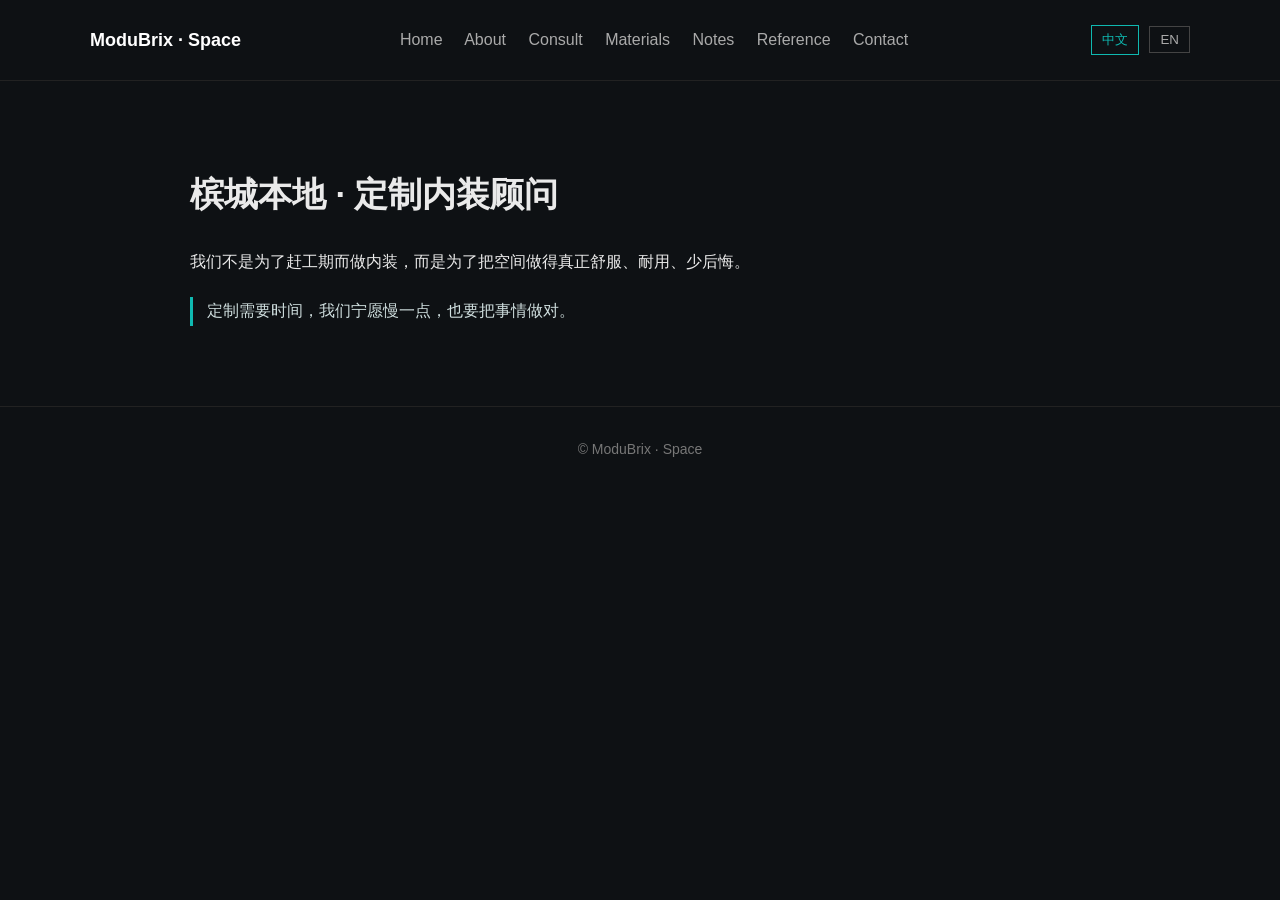
==== index.html @ b1c0395e "Update index.html" ====
<!DOCTYPE html>
<html>
<head>
<meta charset="utf-8">
<title>ModuBrix · Space</title>
<link rel="stylesheet" href="style.css">
<script src="lang.js"></script>
</head>
<body>

<header>
<nav>
  <strong>ModuBrix · Space</strong>
  <div>
    <a href="index.html">Home</a>
    <a href="about.html">About</a>
    <a href="consult.html">Consult</a>
    <a href="materials.html">Materials</a>
    <a href="materials-notes.html">Notes</a>
    <a href="reference.html">Reference</a>
    <a href="contact.html">Contact</a>
  </div>
  <div class="lang">
    <button id="btn-zh" onclick="setLang('zh')">中文</button>
    <button id="btn-en" onclick="setLang('en')">EN</button>
  </div>
</nav>
</header>

<main>
<h1 data-zh="槟城本地 · 定制内装顾问"
    data-en="Penang-based Custom Interior Fit-Out Consultant"></h1>

<p data-zh="我们不是为了赶工期而做内装，而是为了把空间做得真正舒服、耐用、少后悔。"
   data-en="We focus on thoughtful interior decisions, long-term comfort, and doing things properly."></p>

<div class="note"
 data-zh="定制需要时间，我们宁愿慢一点，也要把事情做对。"
 data-en="Custom work takes time. We would rather slow down and do it right."></div>
</main>

<footer>© ModuBrix · Space</footer>
</body>
</html>
---- style.css ----
body {
  font-family: -apple-system, BlinkMacSystemFont, "Segoe UI", Roboto, Arial, sans-serif;
  background:#0e1114;
  color:#eaeaea;
  margin:0;
  line-height:1.8;
}

header {
  border-bottom:1px solid #222;
}

nav {
  max-width:1100px;
  margin:auto;
  padding:24px 20px;
  display:flex;
  justify-content:space-between;
  align-items:center;
}

nav a {
  color:#aaa;
  text-decoration:none;
  margin-right:18px;
}

nav a:hover {
  color:#0fb9b1;
}

nav strong {
  color:#fff;
  font-size:18px;
}

.lang button {
  background:none;
  border:1px solid #444;
  color:#aaa;
  padding:5px 10px;
  margin-left:6px;
  cursor:pointer;
}

.lang button.active {
  color:#0fb9b1;
  border-color:#0fb9b1;
}

main {
  max-width:900px;
  margin:auto;
  padding:60px 20px;
}

h1 { font-size:34px; }
h2 { font-size:24px; margin-top:50px; }

.note {
  border-left:3px solid #0fb9b1;
  padding-left:14px;
  margin:20px 0;
  color:#cfdede;
}

footer {
  border-top:1px solid #222;
  text-align:center;
  padding:30px;
  color:#777;
  font-size:14px;
}
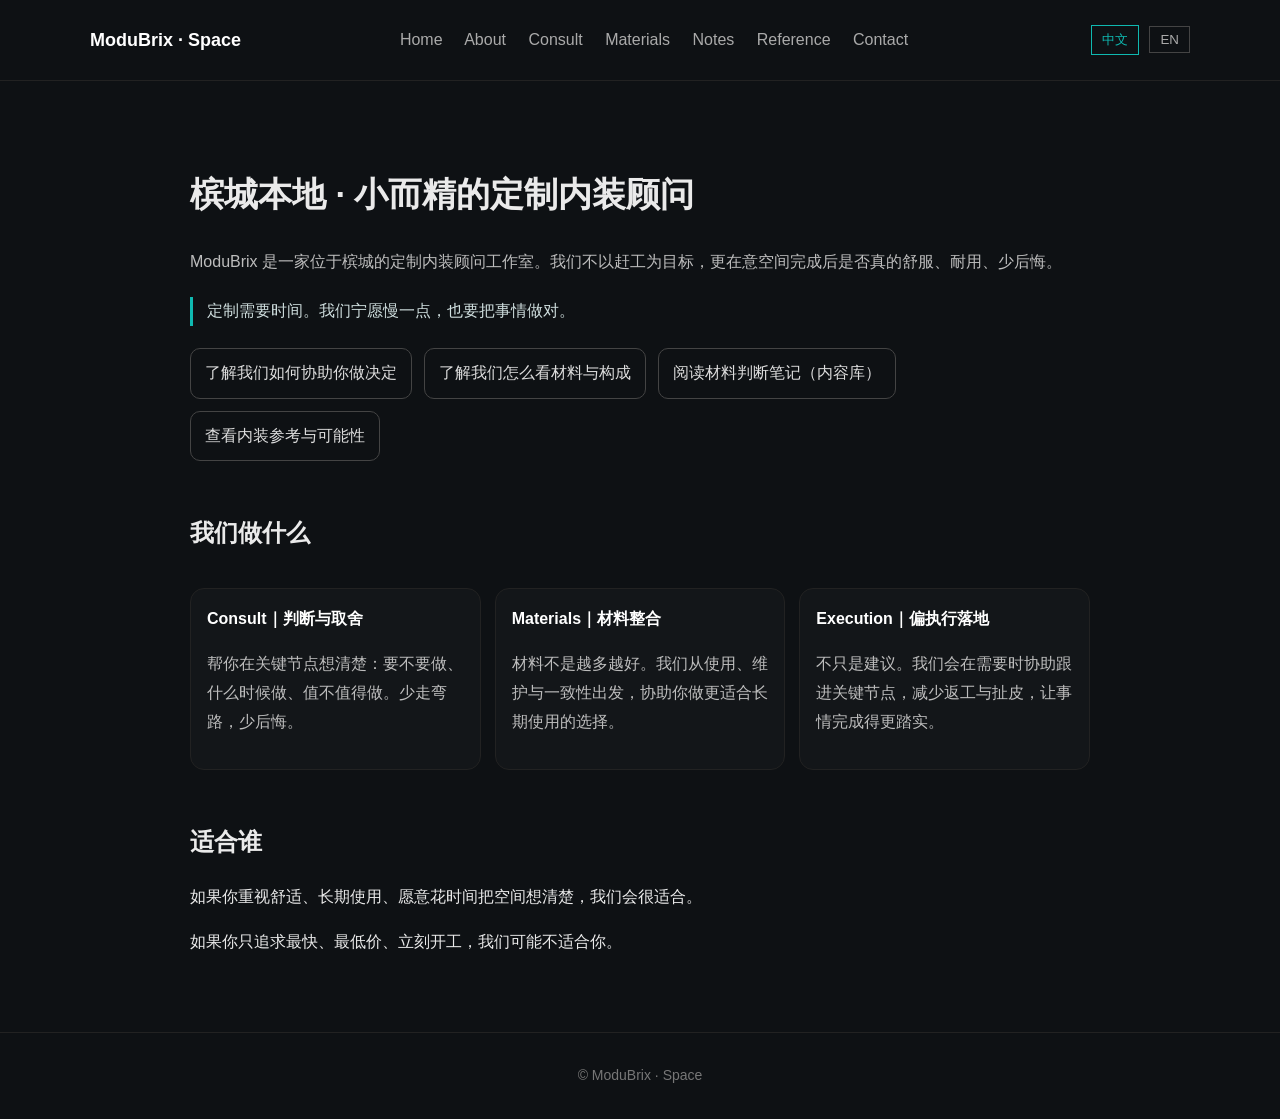
==== commit 9fbf6c6b: "Update index.html" ====
--- a/index.html
+++ b/index.html
@@ -3,40 +3,121 @@
 <head>
 <meta charset="utf-8">
 <title>ModuBrix · Space</title>
+<meta name="viewport" content="width=device-width, initial-scale=1">
 <link rel="stylesheet" href="style.css">
 <script src="lang.js"></script>
+<style>
+  .hero-actions { margin-top:22px; display:flex; gap:12px; flex-wrap:wrap; }
+  .btn {
+    display:inline-block;
+    padding:10px 14px;
+    border:1px solid #444;
+    color:#ddd;
+    text-decoration:none;
+    border-radius:10px;
+  }
+  .btn:hover { border-color:#0fb9b1; color:#0fb9b1; }
+  .grid {
+    margin-top:34px;
+    display:grid;
+    grid-template-columns: repeat(auto-fit, minmax(220px, 1fr));
+    gap:14px;
+  }
+  .card {
+    border:1px solid #222;
+    border-radius:14px;
+    padding:16px;
+    background: rgba(255,255,255,0.02);
+  }
+  .card h3 { margin:0 0 6px 0; font-size:16px; color:#fff; }
+  .muted { color:#bdbdbd; }
+</style>
 </head>
 <body>
 
 <header>
-<nav>
-  <strong>ModuBrix · Space</strong>
-  <div>
-    <a href="index.html">Home</a>
-    <a href="about.html">About</a>
-    <a href="consult.html">Consult</a>
-    <a href="materials.html">Materials</a>
-    <a href="materials-notes.html">Notes</a>
-    <a href="reference.html">Reference</a>
-    <a href="contact.html">Contact</a>
-  </div>
-  <div class="lang">
-    <button id="btn-zh" onclick="setLang('zh')">中文</button>
-    <button id="btn-en" onclick="setLang('en')">EN</button>
-  </div>
-</nav>
+  <nav>
+    <strong>ModuBrix · Space</strong>
+    <div>
+      <a href="index.html">Home</a>
+      <a href="about.html">About</a>
+      <a href="consult.html">Consult</a>
+      <a href="materials.html">Materials</a>
+      <a href="materials-notes.html">Notes</a>
+      <a href="reference.html">Reference</a>
+      <a href="contact.html">Contact</a>
+    </div>
+    <div class="lang">
+      <button id="btn-zh" onclick="setLang('zh')">中文</button>
+      <button id="btn-en" onclick="setLang('en')">EN</button>
+    </div>
+  </nav>
 </header>
 
 <main>
-<h1 data-zh="槟城本地 · 定制内装顾问"
-    data-en="Penang-based Custom Interior Fit-Out Consultant"></h1>
+  <h1 data-zh="槟城本地 · 小而精的定制内装顾问"
+      data-en="Penang-based · Small, Focused Interior Fit-Out Consultant"></h1>
 
-<p data-zh="我们不是为了赶工期而做内装，而是为了把空间做得真正舒服、耐用、少后悔。"
-   data-en="We focus on thoughtful interior decisions, long-term comfort, and doing things properly."></p>
+  <p class="muted"
+     data-zh="ModuBrix 是一家位于槟城的定制内装顾问工作室。我们不以赶工为目标，更在意空间完成后是否真的舒服、耐用、少后悔。"
+     data-en="ModuBrix is a Penang-based interior fit-out consultancy. We don’t aim to rush. We care about comfort, durability, and fewer regrets after completion."></p>
 
-<div class="note"
- data-zh="定制需要时间，我们宁愿慢一点，也要把事情做对。"
- data-en="Custom work takes time. We would rather slow down and do it right."></div>
+  <div class="note"
+       data-zh="定制需要时间。我们宁愿慢一点，也要把事情做对。"
+       data-en="Custom work takes time. We would rather slow down and do it right."></div>
+
+  <div class="hero-actions">
+    <a class="btn" href="consult.html"
+       data-zh="了解我们如何协助你做决定"
+       data-en="See How We Help You Decide"></a>
+
+    <a class="btn" href="materials.html"
+       data-zh="了解我们怎么看材料与构成"
+       data-en="How We Think About Materials"></a>
+
+    <a class="btn" href="materials-notes.html"
+       data-zh="阅读材料判断笔记（内容库）"
+       data-en="Read Materials Notes (Library)"></a>
+
+    <a class="btn" href="reference.html"
+       data-zh="查看内装参考与可能性"
+       data-en="Browse Interior References"></a>
+  </div>
+
+  <h2 data-zh="我们做什么"
+      data-en="What We Do"></h2>
+
+  <div class="grid">
+    <div class="card">
+      <h3 data-zh="Consult｜判断与取舍" data-en="Consult｜Judgment & Decisions"></h3>
+      <p class="muted"
+         data-zh="帮你在关键节点想清楚：要不要做、什么时候做、值不值得做。少走弯路，少后悔。"
+         data-en="We help you decide what to do, when to do it, and what’s worth it—so you avoid common mistakes and regrets."></p>
+    </div>
+
+    <div class="card">
+      <h3 data-zh="Materials｜材料整合" data-en="Materials｜Integration"></h3>
+      <p class="muted"
+         data-zh="材料不是越多越好。我们从使用、维护与一致性出发，协助你做更适合长期使用的选择。"
+         data-en="More materials are not always better. We focus on usability, maintenance, and consistency for long-term comfort."></p>
+    </div>
+
+    <div class="card">
+      <h3 data-zh="Execution｜偏执行落地" data-en="Execution｜Practical Follow-through"></h3>
+      <p class="muted"
+         data-zh="不只是建议。我们会在需要时协助跟进关键节点，减少返工与扯皮，让事情完成得更踏实。"
+         data-en="Not just advice. We help follow through at key points to reduce rework and confusion, so things get done properly."></p>
+    </div>
+  </div>
+
+  <h2 data-zh="适合谁"
+      data-en="Who We Are Suitable For"></h2>
+
+  <p data-zh="如果你重视舒适、长期使用、愿意花时间把空间想清楚，我们会很适合。"
+     data-en="If you value comfort, long-term usability, and thoughtful decisions, we are likely a good match."></p>
+
+  <p data-zh="如果你只追求最快、最低价、立刻开工，我们可能不适合你。"
+     data-en="If your priority is the fastest timeline and the lowest price, we may not be the right fit."></p>
 </main>
 
 <footer>© ModuBrix · Space</footer>
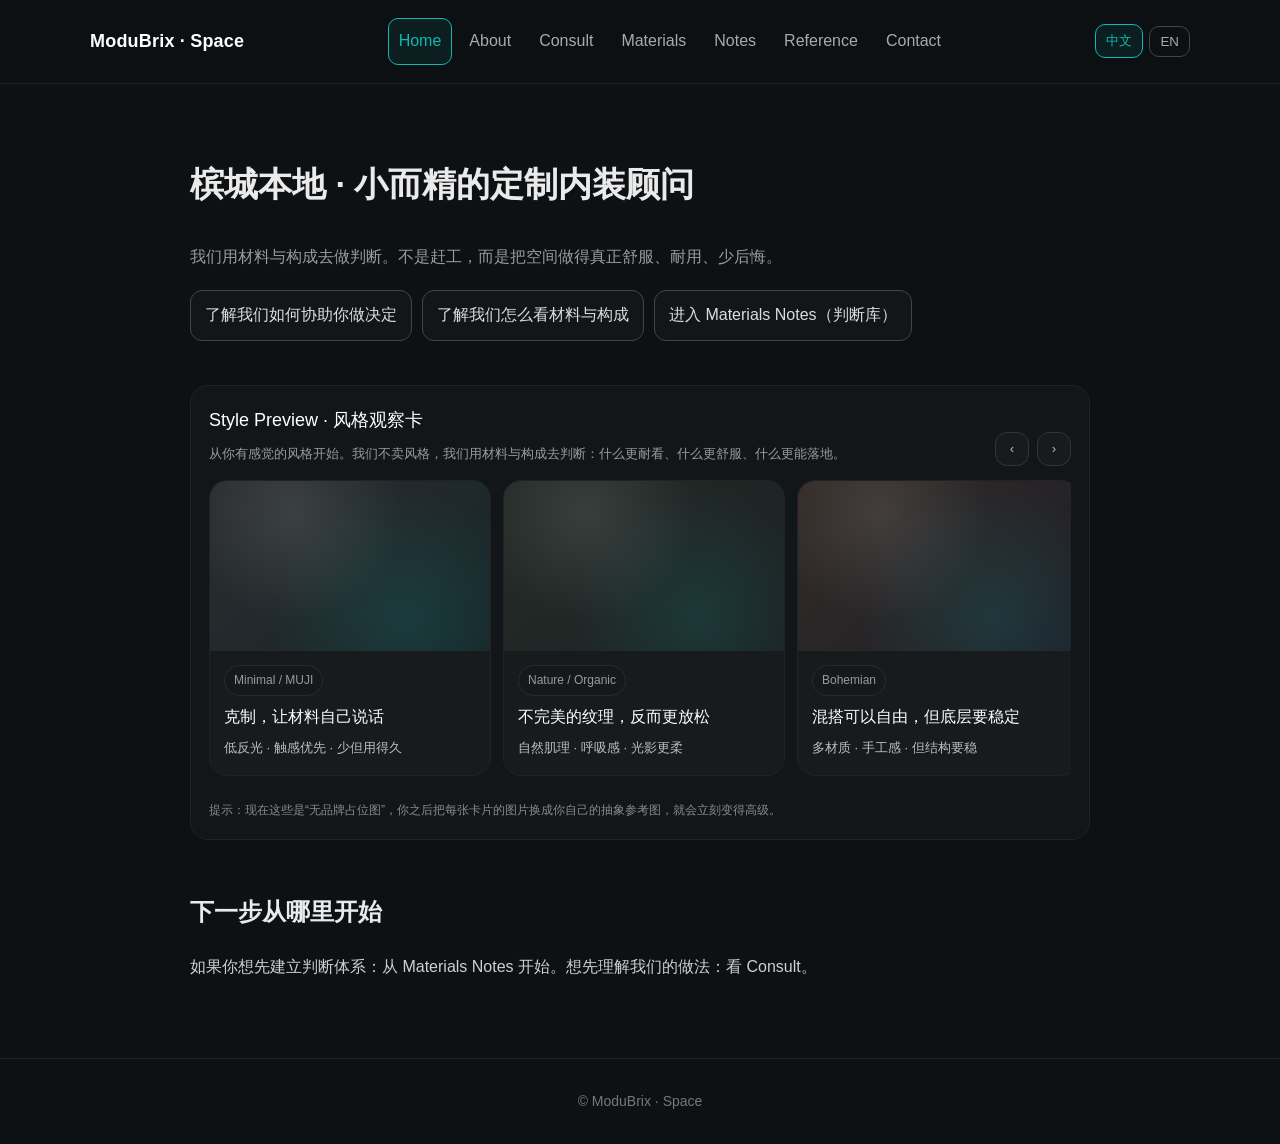
==== commit 5343bf07: "Update index.html" ====
--- a/index.html
+++ b/index.html
@@ -6,39 +6,172 @@
 <meta name="viewport" content="width=device-width, initial-scale=1">
 <link rel="stylesheet" href="style.css">
 <script src="lang.js"></script>
+
 <style>
-  .hero-actions { margin-top:22px; display:flex; gap:12px; flex-wrap:wrap; }
+  /* ===== Home layout ===== */
+  .hero {
+    padding-top: 10px;
+    padding-bottom: 18px;
+  }
+  .hero .kicker {
+    color:#9a9a9a;
+    margin-top: 10px;
+    max-width: 760px;
+  }
+  .hero-actions { margin-top:18px; display:flex; gap:10px; flex-wrap:wrap; }
   .btn {
     display:inline-block;
     padding:10px 14px;
     border:1px solid #444;
     color:#ddd;
     text-decoration:none;
-    border-radius:10px;
+    border-radius:12px;
+    background: rgba(255,255,255,0.02);
   }
   .btn:hover { border-color:#0fb9b1; color:#0fb9b1; }
-  .grid {
-    margin-top:34px;
-    display:grid;
-    grid-template-columns: repeat(auto-fit, minmax(220px, 1fr));
-    gap:14px;
-  }
+
+  /* ===== Style Cards Carousel ===== */
+  .deck-wrap {
+    margin-top: 26px;
+    border: 1px solid #222;
+    border-radius: 18px;
+    background: rgba(255,255,255,0.02);
+    padding: 18px;
+  }
+  .deck-head {
+    display:flex;
+    align-items:flex-end;
+    justify-content:space-between;
+    gap: 12px;
+    flex-wrap: wrap;
+    margin-bottom: 14px;
+  }
+  .deck-title {
+    margin:0;
+    font-size: 18px;
+    color:#fff;
+  }
+  .deck-sub {
+    margin:6px 0 0 0;
+    color:#9a9a9a;
+    font-size: 13px;
+    max-width: 700px;
+  }
+  .deck-controls {
+    display:flex;
+    align-items:center;
+    gap: 8px;
+  }
+  .arrow {
+    width: 34px;
+    height: 34px;
+    border-radius: 12px;
+    border: 1px solid #333;
+    background: rgba(255,255,255,0.02);
+    color:#bbb;
+    cursor:pointer;
+  }
+  .arrow:hover {
+    border-color:#0fb9b1;
+    color:#0fb9b1;
+  }
+
+  .deck {
+    position: relative;
+  }
+  .rail {
+    display:flex;
+    gap: 12px;
+    overflow-x:auto;
+    scroll-snap-type: x mandatory;
+    padding-bottom: 10px;
+    -webkit-overflow-scrolling: touch;
+  }
+  .rail::-webkit-scrollbar { height: 8px; }
+  .rail::-webkit-scrollbar-thumb {
+    background: #222;
+    border-radius: 20px;
+  }
+
   .card {
-    border:1px solid #222;
-    border-radius:14px;
-    padding:16px;
+    scroll-snap-align: start;
+    flex: 0 0 280px;
+    border: 1px solid #222;
+    border-radius: 18px;
     background: rgba(255,255,255,0.02);
-  }
-  .card h3 { margin:0 0 6px 0; font-size:16px; color:#fff; }
-  .muted { color:#bdbdbd; }
+    overflow: hidden;
+    text-decoration: none;
+    color: inherit;
+    transition: transform .18s ease, border-color .18s ease;
+  }
+  .card:hover {
+    border-color:#0fb9b1;
+    transform: translateY(-2px);
+  }
+
+  /* 图片区域：先用“安全占位图”（无品牌无文字），以后你再换成你自己的图 */
+  .thumb {
+    height: 170px;
+    position: relative;
+    background: linear-gradient(135deg, rgba(15,185,177,0.18), rgba(255,255,255,0.02));
+  }
+  .thumb::after{
+    content:"";
+    position:absolute; inset:0;
+    background: radial-gradient(circle at 30% 20%, rgba(255,255,255,0.10), transparent 45%),
+                radial-gradient(circle at 70% 80%, rgba(15,185,177,0.14), transparent 55%);
+    pointer-events:none;
+  }
+
+  /* 不同风格给不同“气质色”——先靠色块建立感觉，后面换真实图也会很好看 */
+  .thumb.minimal { background: linear-gradient(135deg, rgba(200,200,200,0.10), rgba(15,185,177,0.06)); }
+  .thumb.nature  { background: linear-gradient(135deg, rgba(140,190,120,0.10), rgba(255,255,255,0.02)); }
+  .thumb.boho    { background: linear-gradient(135deg, rgba(210,140,90,0.14), rgba(120,90,200,0.06)); }
+  .thumb.medi    { background: linear-gradient(135deg, rgba(180,160,120,0.14), rgba(80,140,200,0.06)); }
+  .thumb.western { background: linear-gradient(135deg, rgba(180,180,180,0.10), rgba(120,120,160,0.07)); }
+  .thumb.chinese { background: linear-gradient(135deg, rgba(120,90,60,0.16), rgba(255,255,255,0.02)); }
+
+  .card-body {
+    padding: 14px 14px 16px 14px;
+  }
+  .tag {
+    display:inline-block;
+    font-size: 12px;
+    color:#9a9a9a;
+    border:1px solid #2a2a2a;
+    padding: 4px 9px;
+    border-radius: 999px;
+    margin-bottom: 10px;
+    background: rgba(0,0,0,0.10);
+  }
+  .card-title {
+    margin:0;
+    font-size: 16px;
+    color:#fff;
+    line-height: 1.4;
+  }
+  .card-desc {
+    margin: 8px 0 0 0;
+    color:#bdbdbd;
+    font-size: 13px;
+    line-height: 1.7;
+  }
+
+  .hint {
+    margin-top: 14px;
+    color:#8a8a8a;
+    font-size: 12px;
+  }
 </style>
 </head>
+
 <body>
 
 <header>
   <nav>
     <strong>ModuBrix · Space</strong>
-    <div>
+
+    <div class="navlinks">
       <a href="index.html">Home</a>
       <a href="about.html">About</a>
       <a href="consult.html">Consult</a>
@@ -47,6 +180,7 @@
       <a href="reference.html">Reference</a>
       <a href="contact.html">Contact</a>
     </div>
+
     <div class="lang">
       <button id="btn-zh" onclick="setLang('zh')">中文</button>
       <button id="btn-en" onclick="setLang('en')">EN</button>
@@ -55,71 +189,214 @@
 </header>
 
 <main>
-  <h1 data-zh="槟城本地 · 小而精的定制内装顾问"
-      data-en="Penang-based · Small, Focused Interior Fit-Out Consultant"></h1>
-
-  <p class="muted"
-     data-zh="ModuBrix 是一家位于槟城的定制内装顾问工作室。我们不以赶工为目标，更在意空间完成后是否真的舒服、耐用、少后悔。"
-     data-en="ModuBrix is a Penang-based interior fit-out consultancy. We don’t aim to rush. We care about comfort, durability, and fewer regrets after completion."></p>
-
-  <div class="note"
-       data-zh="定制需要时间。我们宁愿慢一点，也要把事情做对。"
-       data-en="Custom work takes time. We would rather slow down and do it right."></div>
-
-  <div class="hero-actions">
-    <a class="btn" href="consult.html"
-       data-zh="了解我们如何协助你做决定"
-       data-en="See How We Help You Decide"></a>
-
-    <a class="btn" href="materials.html"
-       data-zh="了解我们怎么看材料与构成"
-       data-en="How We Think About Materials"></a>
-
-    <a class="btn" href="materials-notes.html"
-       data-zh="阅读材料判断笔记（内容库）"
-       data-en="Read Materials Notes (Library)"></a>
-
-    <a class="btn" href="reference.html"
-       data-zh="查看内装参考与可能性"
-       data-en="Browse Interior References"></a>
-  </div>
-
-  <h2 data-zh="我们做什么"
-      data-en="What We Do"></h2>
-
-  <div class="grid">
-    <div class="card">
-      <h3 data-zh="Consult｜判断与取舍" data-en="Consult｜Judgment & Decisions"></h3>
-      <p class="muted"
-         data-zh="帮你在关键节点想清楚：要不要做、什么时候做、值不值得做。少走弯路，少后悔。"
-         data-en="We help you decide what to do, when to do it, and what’s worth it—so you avoid common mistakes and regrets."></p>
+  <!-- ===== HERO ===== -->
+  <section class="hero">
+    <h1 data-zh="槟城本地 · 小而精的定制内装顾问"
+        data-en="Penang-based · Small, Focused Interior Fit-Out Consultant">
+      槟城本地 · 小而精的定制内装顾问
+    </h1>
+
+    <p class="kicker"
+       data-zh="我们用材料与构成去做判断。不是赶工，而是把空间做得真正舒服、耐用、少后悔。"
+       data-en="We consult through materials and execution. Not to rush—but to build spaces that feel comfortable, durable, and regret-free.">
+      我们用材料与构成去做判断。不是赶工，而是把空间做得真正舒服、耐用、少后悔。
+    </p>
+
+    <div class="hero-actions">
+      <a class="btn" href="consult.html"
+         data-zh="了解我们如何协助你做决定"
+         data-en="See How We Help You Decide">了解我们如何协助你做决定</a>
+
+      <a class="btn" href="materials.html"
+         data-zh="了解我们怎么看材料与构成"
+         data-en="How We Think About Materials">了解我们怎么看材料与构成</a>
+
+      <a class="btn" href="materials-notes.html"
+         data-zh="进入 Materials Notes（判断库）"
+         data-en="Open Materials Notes (Library)">进入 Materials Notes（判断库）</a>
     </div>
-
-    <div class="card">
-      <h3 data-zh="Materials｜材料整合" data-en="Materials｜Integration"></h3>
-      <p class="muted"
-         data-zh="材料不是越多越好。我们从使用、维护与一致性出发，协助你做更适合长期使用的选择。"
-         data-en="More materials are not always better. We focus on usability, maintenance, and consistency for long-term comfort."></p>
+  </section>
+
+  <!-- ===== STYLE CARDS CAROUSEL ===== -->
+  <section class="deck-wrap">
+    <div class="deck-head">
+      <div>
+        <p class="deck-title"
+           data-zh="Style Preview · 风格观察卡"
+           data-en="Style Preview · Lens Cards"
+           style="margin:0;">
+          Style Preview · 风格观察卡
+        </p>
+        <p class="deck-sub"
+           data-zh="从你有感觉的风格开始。我们不卖风格，我们用材料与构成去判断：什么更耐看、什么更舒服、什么更能落地。"
+           data-en="Start from a style that resonates. We don’t sell styles—we use materials and construction logic to judge what feels better, lasts longer, and is executable.">
+          从你有感觉的风格开始。我们不卖风格，我们用材料与构成去判断：什么更耐看、什么更舒服、什么更能落地。
+        </p>
+      </div>
+
+      <div class="deck-controls">
+        <button class="arrow" id="prevBtn" aria-label="Previous">‹</button>
+        <button class="arrow" id="nextBtn" aria-label="Next">›</button>
+      </div>
     </div>
 
-    <div class="card">
-      <h3 data-zh="Execution｜偏执行落地" data-en="Execution｜Practical Follow-through"></h3>
-      <p class="muted"
-         data-zh="不只是建议。我们会在需要时协助跟进关键节点，减少返工与扯皮，让事情完成得更踏实。"
-         data-en="Not just advice. We help follow through at key points to reduce rework and confusion, so things get done properly."></p>
+    <div class="deck">
+      <div class="rail" id="styleRail">
+
+        <!-- Minimal / MUJI -->
+        <a class="card" href="materials-notes.html">
+          <div class="thumb minimal"></div>
+          <div class="card-body">
+            <span class="tag" data-zh="Minimal / MUJI" data-en="Minimal / MUJI">Minimal / MUJI</span>
+            <p class="card-title"
+               data-zh="克制，让材料自己说话"
+               data-en="Restraint lets materials speak.">
+              克制，让材料自己说话
+            </p>
+            <p class="card-desc"
+               data-zh="低反光 · 触感优先 · 少但用得久"
+               data-en="Low-glare · tactile-first · less but lasts longer">
+              低反光 · 触感优先 · 少但用得久
+            </p>
+          </div>
+        </a>
+
+        <!-- Nature / Organic -->
+        <a class="card" href="materials-notes.html">
+          <div class="thumb nature"></div>
+          <div class="card-body">
+            <span class="tag" data-zh="Nature / Organic" data-en="Nature / Organic">Nature / Organic</span>
+            <p class="card-title"
+               data-zh="不完美的纹理，反而更放松"
+               data-en="Imperfect textures feel calmer.">
+              不完美的纹理，反而更放松
+            </p>
+            <p class="card-desc"
+               data-zh="自然肌理 · 呼吸感 · 光影更柔"
+               data-en="Natural grain · breathable feel · softer light">
+              自然肌理 · 呼吸感 · 光影更柔
+            </p>
+          </div>
+        </a>
+
+        <!-- Bohemian -->
+        <a class="card" href="materials-notes.html">
+          <div class="thumb boho"></div>
+          <div class="card-body">
+            <span class="tag" data-zh="Bohemian" data-en="Bohemian">Bohemian</span>
+            <p class="card-title"
+               data-zh="混搭可以自由，但底层要稳定"
+               data-en="Mix freely, but keep the base stable.">
+              混搭可以自由，但底层要稳定
+            </p>
+            <p class="card-desc"
+               data-zh="多材质 · 手工感 · 但结构要稳"
+               data-en="Mixed materials · handmade feel · stable structure">
+              多材质 · 手工感 · 但结构要稳
+            </p>
+          </div>
+        </a>
+
+        <!-- Mediterranean -->
+        <a class="card" href="materials-notes.html">
+          <div class="thumb medi"></div>
+          <div class="card-body">
+            <span class="tag" data-zh="Mediterranean" data-en="Mediterranean">Mediterranean</span>
+            <p class="card-title"
+               data-zh="粗粝的表面，承载阳光与空气"
+               data-en="Textured surfaces hold sun & air.">
+              粗粝的表面，承载阳光与空气
+            </p>
+            <p class="card-desc"
+               data-zh="矿物感 · 粗细变化 · 更有温度"
+               data-en="Mineral feel · irregularity · warmer mood">
+              矿物感 · 粗细变化 · 更有温度
+            </p>
+          </div>
+        </a>
+
+        <!-- Western / European -->
+        <a class="card" href="materials-notes.html">
+          <div class="thumb western"></div>
+          <div class="card-body">
+            <span class="tag" data-zh="Western / European" data-en="Western / European">Western / European</span>
+            <p class="card-title"
+               data-zh="层次与比例，决定空间的稳重感"
+               data-en="Layers & proportions create weight.">
+              层次与比例，决定空间的稳重感
+            </p>
+            <p class="card-desc"
+               data-zh="分割清楚 · 收边明确 · 阴影干净"
+               data-en="Clear sections · clean edges · neat shadows">
+              分割清楚 · 收边明确 · 阴影干净
+            </p>
+          </div>
+        </a>
+
+        <!-- New Chinese -->
+        <a class="card" href="materials-notes.html">
+          <div class="thumb chinese"></div>
+          <div class="card-body">
+            <span class="tag" data-zh="New Chinese" data-en="New Chinese">New Chinese</span>
+            <p class="card-title"
+               data-zh="收敛，比堆砌更难"
+               data-en="Restraint is harder than layering.">
+              收敛，比堆砌更难
+            </p>
+            <p class="card-desc"
+               data-zh="留白 · 深木 · 线条节制"
+               data-en="Negative space · deep wood · restrained lines">
+              留白 · 深木 · 线条节制
+            </p>
+          </div>
+        </a>
+
+      </div>
+
+      <div class="hint"
+           data-zh="提示：现在这些是“无品牌占位图”，你之后把每张卡片的图片换成你自己的抽象参考图，就会立刻变得高级。"
+           data-en="Tip: these are brand-safe placeholders. Replace each card’s image with your own abstract references and the deck becomes instantly premium.">
+        提示：现在这些是“无品牌占位图”，你之后把每张卡片的图片换成你自己的抽象参考图，就会立刻变得高级。
+      </div>
     </div>
-  </div>
-
-  <h2 data-zh="适合谁"
-      data-en="Who We Are Suitable For"></h2>
-
-  <p data-zh="如果你重视舒适、长期使用、愿意花时间把空间想清楚，我们会很适合。"
-     data-en="If you value comfort, long-term usability, and thoughtful decisions, we are likely a good match."></p>
-
-  <p data-zh="如果你只追求最快、最低价、立刻开工，我们可能不适合你。"
-     data-en="If your priority is the fastest timeline and the lowest price, we may not be the right fit."></p>
+  </section>
+
+  <!-- ===== NEXT SECTIONS (keep simple) ===== -->
+  <h2 data-zh="下一步从哪里开始" data-en="Where to Start Next">下一步从哪里开始</h2>
+
+  <p data-zh="如果你想先建立判断体系：从 Materials Notes 开始。想先理解我们的做法：看 Consult。"
+     data-en="If you want a decision system first: start with Materials Notes. If you want how we work: see Consult.">
+    如果你想先建立判断体系：从 Materials Notes 开始。想先理解我们的做法：看 Consult。
+  </p>
+
 </main>
 
 <footer>© ModuBrix · Space</footer>
+
+<script>
+  // ===== Carousel controls (arrow click scroll) =====
+  (function() {
+    const rail = document.getElementById('styleRail');
+    const prev = document.getElementById('prevBtn');
+    const next = document.getElementById('nextBtn');
+    if (!rail || !prev || !next) return;
+
+    function cardWidth() {
+      const first = rail.querySelector('.card');
+      if (!first) return 300;
+      const rect = first.getBoundingClientRect();
+      return rect.width + 12; // include gap
+    }
+
+    prev.addEventListener('click', () => {
+      rail.scrollBy({ left: -cardWidth(), behavior: 'smooth' });
+    });
+
+    next.addEventListener('click', () => {
+      rail.scrollBy({ left: cardWidth(), behavior: 'smooth' });
+    });
+  })();
+</script>
+
 </body>
 </html>
--- a/style.css
+++ b/style.css
@@ -8,44 +8,76 @@
 
 header {
   border-bottom:1px solid #222;
+  position: sticky;
+  top: 0;
+  background: rgba(14,17,20,0.92);
+  backdrop-filter: blur(8px);
+  z-index: 50;
 }
 
 nav {
   max-width:1100px;
   margin:auto;
-  padding:24px 20px;
+  padding:18px 20px;
   display:flex;
   justify-content:space-between;
   align-items:center;
+  gap: 14px;
+  flex-wrap: wrap;
+}
+
+nav strong {
+  color:#fff;
+  font-size:18px;
+  letter-spacing: 0.2px;
+}
+
+.navlinks {
+  display:flex;
+  align-items:center;
+  flex-wrap:wrap;
+  gap: 6px;
 }
 
 nav a {
   color:#aaa;
   text-decoration:none;
-  margin-right:18px;
+  padding:8px 10px;
+  border-radius: 10px;
+  border: 1px solid transparent;
 }
 
 nav a:hover {
   color:#0fb9b1;
+  border-color:#243b3a;
 }
 
-nav strong {
-  color:#fff;
-  font-size:18px;
+/* 当前页高亮 */
+nav a.active {
+  color:#0fb9b1;
+  border-color:#0fb9b1;
+  background: rgba(15,185,177,0.08);
+}
+
+.lang {
+  display:flex;
+  align-items:center;
+  gap: 6px;
 }
 
 .lang button {
   background:none;
   border:1px solid #444;
   color:#aaa;
-  padding:5px 10px;
-  margin-left:6px;
+  padding:7px 10px;
+  border-radius: 10px;
   cursor:pointer;
 }
 
 .lang button.active {
   color:#0fb9b1;
   border-color:#0fb9b1;
+  background: rgba(15,185,177,0.08);
 }
 
 main {
@@ -54,14 +86,18 @@
   padding:60px 20px;
 }
 
-h1 { font-size:34px; }
+h1 { font-size:34px; margin-top: 0; }
 h2 { font-size:24px; margin-top:50px; }
+
+p { color:#cfcfcf; }
 
 .note {
   border-left:3px solid #0fb9b1;
-  padding-left:14px;
+  padding:14px 14px 14px 14px;
+  border-radius: 12px;
   margin:20px 0;
-  color:#cfdede;
+  background: rgba(255,255,255,0.02);
+  color:#cfe7e6;
 }
 
 footer {
@@ -71,3 +107,36 @@
   color:#777;
   font-size:14px;
 }
+
+/* 列表/卡片样式：用于 Notes 列表 */
+.list {
+  display:flex;
+  flex-direction:column;
+  gap: 12px;
+  margin-top: 18px;
+}
+.item {
+  border:1px solid #222;
+  border-radius: 14px;
+  padding: 16px;
+  background: rgba(255,255,255,0.02);
+}
+.item a {
+  color:#eaeaea;
+  text-decoration:none;
+}
+.item a:hover {
+  color:#0fb9b1;
+}
+.item .meta {
+  color:#9a9a9a;
+  font-size: 13px;
+  margin-top: 6px;
+}
+
+/* 详情页顶部：返回 */
+.back a {
+  color:#aaa;
+  text-decoration:none;
+}
+.back a:hover { color:#0fb9b1; }
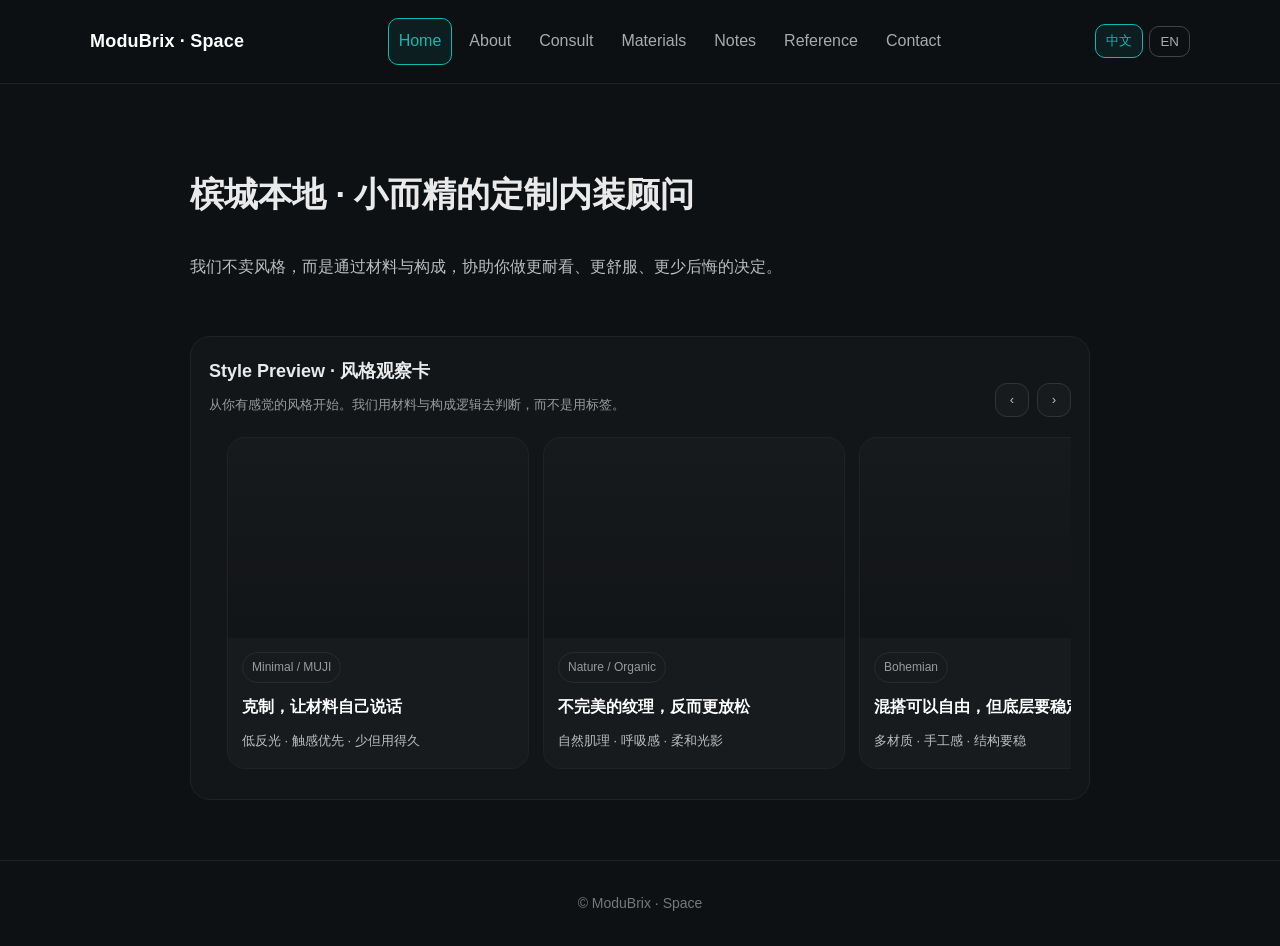
==== commit 69613466: "Update index.html" ====
--- a/index.html
+++ b/index.html
@@ -1,167 +1,153 @@
 <!DOCTYPE html>
-<html>
+<html lang="zh-Hans">
 <head>
 <meta charset="utf-8">
 <title>ModuBrix · Space</title>
 <meta name="viewport" content="width=device-width, initial-scale=1">
+
 <link rel="stylesheet" href="style.css">
 <script src="lang.js"></script>
 
 <style>
-  /* ===== Home layout ===== */
-  .hero {
-    padding-top: 10px;
-    padding-bottom: 18px;
-  }
-  .hero .kicker {
-    color:#9a9a9a;
-    margin-top: 10px;
-    max-width: 760px;
-  }
-  .hero-actions { margin-top:18px; display:flex; gap:10px; flex-wrap:wrap; }
-  .btn {
-    display:inline-block;
-    padding:10px 14px;
-    border:1px solid #444;
-    color:#ddd;
-    text-decoration:none;
-    border-radius:12px;
-    background: rgba(255,255,255,0.02);
-  }
-  .btn:hover { border-color:#0fb9b1; color:#0fb9b1; }
-
-  /* ===== Style Cards Carousel ===== */
-  .deck-wrap {
-    margin-top: 26px;
-    border: 1px solid #222;
-    border-radius: 18px;
-    background: rgba(255,255,255,0.02);
-    padding: 18px;
-  }
-  .deck-head {
-    display:flex;
-    align-items:flex-end;
-    justify-content:space-between;
-    gap: 12px;
-    flex-wrap: wrap;
-    margin-bottom: 14px;
-  }
-  .deck-title {
-    margin:0;
-    font-size: 18px;
-    color:#fff;
-  }
-  .deck-sub {
-    margin:6px 0 0 0;
-    color:#9a9a9a;
-    font-size: 13px;
-    max-width: 700px;
-  }
-  .deck-controls {
-    display:flex;
-    align-items:center;
-    gap: 8px;
-  }
-  .arrow {
-    width: 34px;
-    height: 34px;
-    border-radius: 12px;
-    border: 1px solid #333;
-    background: rgba(255,255,255,0.02);
-    color:#bbb;
-    cursor:pointer;
-  }
-  .arrow:hover {
-    border-color:#0fb9b1;
-    color:#0fb9b1;
-  }
-
-  .deck {
-    position: relative;
-  }
-  .rail {
-    display:flex;
-    gap: 12px;
-    overflow-x:auto;
-    scroll-snap-type: x mandatory;
-    padding-bottom: 10px;
-    -webkit-overflow-scrolling: touch;
-  }
-  .rail::-webkit-scrollbar { height: 8px; }
-  .rail::-webkit-scrollbar-thumb {
-    background: #222;
-    border-radius: 20px;
-  }
-
-  .card {
-    scroll-snap-align: start;
-    flex: 0 0 280px;
-    border: 1px solid #222;
-    border-radius: 18px;
-    background: rgba(255,255,255,0.02);
-    overflow: hidden;
-    text-decoration: none;
-    color: inherit;
-    transition: transform .18s ease, border-color .18s ease;
-  }
-  .card:hover {
-    border-color:#0fb9b1;
-    transform: translateY(-2px);
-  }
-
-  /* 图片区域：先用“安全占位图”（无品牌无文字），以后你再换成你自己的图 */
-  .thumb {
-    height: 170px;
-    position: relative;
-    background: linear-gradient(135deg, rgba(15,185,177,0.18), rgba(255,255,255,0.02));
-  }
-  .thumb::after{
-    content:"";
-    position:absolute; inset:0;
-    background: radial-gradient(circle at 30% 20%, rgba(255,255,255,0.10), transparent 45%),
-                radial-gradient(circle at 70% 80%, rgba(15,185,177,0.14), transparent 55%);
-    pointer-events:none;
-  }
-
-  /* 不同风格给不同“气质色”——先靠色块建立感觉，后面换真实图也会很好看 */
-  .thumb.minimal { background: linear-gradient(135deg, rgba(200,200,200,0.10), rgba(15,185,177,0.06)); }
-  .thumb.nature  { background: linear-gradient(135deg, rgba(140,190,120,0.10), rgba(255,255,255,0.02)); }
-  .thumb.boho    { background: linear-gradient(135deg, rgba(210,140,90,0.14), rgba(120,90,200,0.06)); }
-  .thumb.medi    { background: linear-gradient(135deg, rgba(180,160,120,0.14), rgba(80,140,200,0.06)); }
-  .thumb.western { background: linear-gradient(135deg, rgba(180,180,180,0.10), rgba(120,120,160,0.07)); }
-  .thumb.chinese { background: linear-gradient(135deg, rgba(120,90,60,0.16), rgba(255,255,255,0.02)); }
-
-  .card-body {
-    padding: 14px 14px 16px 14px;
-  }
-  .tag {
-    display:inline-block;
-    font-size: 12px;
-    color:#9a9a9a;
-    border:1px solid #2a2a2a;
-    padding: 4px 9px;
-    border-radius: 999px;
-    margin-bottom: 10px;
-    background: rgba(0,0,0,0.10);
-  }
-  .card-title {
-    margin:0;
-    font-size: 16px;
-    color:#fff;
-    line-height: 1.4;
-  }
-  .card-desc {
-    margin: 8px 0 0 0;
-    color:#bdbdbd;
-    font-size: 13px;
-    line-height: 1.7;
-  }
-
-  .hint {
-    margin-top: 14px;
-    color:#8a8a8a;
-    font-size: 12px;
-  }
+/* =========================
+   HOME – STYLE CARDS CAROUSEL
+   ========================= */
+
+.hero{
+  padding: 20px 0 10px 0;
+}
+
+.hero p{
+  max-width: 760px;
+  color:#bdbdbd;
+}
+
+.deck-wrap{
+  margin-top: 28px;
+  padding: 18px;
+  border-radius: 20px;
+  border:1px solid #222;
+  background: rgba(255,255,255,0.02);
+}
+
+.deck-head{
+  display:flex;
+  justify-content:space-between;
+  align-items:flex-end;
+  gap:16px;
+  flex-wrap:wrap;
+}
+
+.deck-head h2{
+  margin:0;
+  font-size:18px;
+}
+
+.deck-head p{
+  margin:6px 0 0 0;
+  font-size:13px;
+  color:#9a9a9a;
+  max-width:720px;
+}
+
+.deck-controls{
+  display:flex;
+  gap:8px;
+}
+
+.deck-controls button{
+  width:34px;
+  height:34px;
+  border-radius:12px;
+  border:1px solid #333;
+  background:rgba(255,255,255,0.02);
+  color:#bbb;
+  cursor:pointer;
+}
+.deck-controls button:hover{
+  color:#0fb9b1;
+  border-color:#0fb9b1;
+}
+
+/* IG-like rail */
+.deck{
+  margin-top:14px;
+}
+
+.rail{
+  display:flex;
+  gap:14px;
+  overflow-x:auto;
+  scroll-snap-type:x mandatory;
+  -webkit-overflow-scrolling:touch;
+
+  padding:6px 18px 12px 18px;
+
+  scrollbar-width:none;
+  -ms-overflow-style:none;
+}
+.rail::-webkit-scrollbar{ display:none; }
+
+.card{
+  flex:0 0 78%;
+  max-width:340px;
+  scroll-snap-align:center;
+  border-radius:18px;
+  overflow:hidden;
+  border:1px solid #222;
+  background:rgba(255,255,255,0.02);
+  text-decoration:none;
+  color:inherit;
+  transition:transform .18s ease, border-color .18s ease;
+}
+@media (min-width:900px){
+  .card{ flex-basis:300px; }
+}
+
+.card:hover{
+  transform:translateY(-2px);
+  border-color:#0fb9b1;
+}
+
+.thumb{
+  height:200px;
+  background-size:cover;
+  background-position:center;
+  position:relative;
+}
+.thumb::after{
+  content:"";
+  position:absolute;
+  inset:0;
+  background:linear-gradient(to bottom, rgba(0,0,0,0.05), rgba(0,0,0,0.25));
+}
+
+.card-body{
+  padding:14px 14px 16px 14px;
+}
+
+.tag{
+  display:inline-block;
+  font-size:12px;
+  color:#9a9a9a;
+  border:1px solid #2a2a2a;
+  padding:4px 9px;
+  border-radius:999px;
+  margin-bottom:10px;
+}
+
+.card-body h3{
+  margin:0;
+  font-size:16px;
+  color:#fff;
+}
+
+.card-body p{
+  margin:8px 0 0 0;
+  font-size:13px;
+  line-height:1.7;
+  color:#bdbdbd;
+}
 </style>
 </head>
 
@@ -189,213 +175,136 @@
 </header>
 
 <main>
-  <!-- ===== HERO ===== -->
-  <section class="hero">
-    <h1 data-zh="槟城本地 · 小而精的定制内装顾问"
-        data-en="Penang-based · Small, Focused Interior Fit-Out Consultant">
-      槟城本地 · 小而精的定制内装顾问
-    </h1>
-
-    <p class="kicker"
-       data-zh="我们用材料与构成去做判断。不是赶工，而是把空间做得真正舒服、耐用、少后悔。"
-       data-en="We consult through materials and execution. Not to rush—but to build spaces that feel comfortable, durable, and regret-free.">
-      我们用材料与构成去做判断。不是赶工，而是把空间做得真正舒服、耐用、少后悔。
-    </p>
-
-    <div class="hero-actions">
-      <a class="btn" href="consult.html"
-         data-zh="了解我们如何协助你做决定"
-         data-en="See How We Help You Decide">了解我们如何协助你做决定</a>
-
-      <a class="btn" href="materials.html"
-         data-zh="了解我们怎么看材料与构成"
-         data-en="How We Think About Materials">了解我们怎么看材料与构成</a>
-
-      <a class="btn" href="materials-notes.html"
-         data-zh="进入 Materials Notes（判断库）"
-         data-en="Open Materials Notes (Library)">进入 Materials Notes（判断库）</a>
-    </div>
-  </section>
-
-  <!-- ===== STYLE CARDS CAROUSEL ===== -->
-  <section class="deck-wrap">
-    <div class="deck-head">
-      <div>
-        <p class="deck-title"
-           data-zh="Style Preview · 风格观察卡"
-           data-en="Style Preview · Lens Cards"
-           style="margin:0;">
-          Style Preview · 风格观察卡
-        </p>
-        <p class="deck-sub"
-           data-zh="从你有感觉的风格开始。我们不卖风格，我们用材料与构成去判断：什么更耐看、什么更舒服、什么更能落地。"
-           data-en="Start from a style that resonates. We don’t sell styles—we use materials and construction logic to judge what feels better, lasts longer, and is executable.">
-          从你有感觉的风格开始。我们不卖风格，我们用材料与构成去判断：什么更耐看、什么更舒服、什么更能落地。
-        </p>
-      </div>
-
-      <div class="deck-controls">
-        <button class="arrow" id="prevBtn" aria-label="Previous">‹</button>
-        <button class="arrow" id="nextBtn" aria-label="Next">›</button>
-      </div>
-    </div>
-
-    <div class="deck">
-      <div class="rail" id="styleRail">
-
-        <!-- Minimal / MUJI -->
-        <a class="card" href="materials-notes.html">
-          <div class="thumb minimal"></div>
-          <div class="card-body">
-            <span class="tag" data-zh="Minimal / MUJI" data-en="Minimal / MUJI">Minimal / MUJI</span>
-            <p class="card-title"
-               data-zh="克制，让材料自己说话"
-               data-en="Restraint lets materials speak.">
-              克制，让材料自己说话
-            </p>
-            <p class="card-desc"
-               data-zh="低反光 · 触感优先 · 少但用得久"
-               data-en="Low-glare · tactile-first · less but lasts longer">
-              低反光 · 触感优先 · 少但用得久
-            </p>
-          </div>
-        </a>
-
-        <!-- Nature / Organic -->
-        <a class="card" href="materials-notes.html">
-          <div class="thumb nature"></div>
-          <div class="card-body">
-            <span class="tag" data-zh="Nature / Organic" data-en="Nature / Organic">Nature / Organic</span>
-            <p class="card-title"
-               data-zh="不完美的纹理，反而更放松"
-               data-en="Imperfect textures feel calmer.">
-              不完美的纹理，反而更放松
-            </p>
-            <p class="card-desc"
-               data-zh="自然肌理 · 呼吸感 · 光影更柔"
-               data-en="Natural grain · breathable feel · softer light">
-              自然肌理 · 呼吸感 · 光影更柔
-            </p>
-          </div>
-        </a>
-
-        <!-- Bohemian -->
-        <a class="card" href="materials-notes.html">
-          <div class="thumb boho"></div>
-          <div class="card-body">
-            <span class="tag" data-zh="Bohemian" data-en="Bohemian">Bohemian</span>
-            <p class="card-title"
-               data-zh="混搭可以自由，但底层要稳定"
-               data-en="Mix freely, but keep the base stable.">
-              混搭可以自由，但底层要稳定
-            </p>
-            <p class="card-desc"
-               data-zh="多材质 · 手工感 · 但结构要稳"
-               data-en="Mixed materials · handmade feel · stable structure">
-              多材质 · 手工感 · 但结构要稳
-            </p>
-          </div>
-        </a>
-
-        <!-- Mediterranean -->
-        <a class="card" href="materials-notes.html">
-          <div class="thumb medi"></div>
-          <div class="card-body">
-            <span class="tag" data-zh="Mediterranean" data-en="Mediterranean">Mediterranean</span>
-            <p class="card-title"
-               data-zh="粗粝的表面，承载阳光与空气"
-               data-en="Textured surfaces hold sun & air.">
-              粗粝的表面，承载阳光与空气
-            </p>
-            <p class="card-desc"
-               data-zh="矿物感 · 粗细变化 · 更有温度"
-               data-en="Mineral feel · irregularity · warmer mood">
-              矿物感 · 粗细变化 · 更有温度
-            </p>
-          </div>
-        </a>
-
-        <!-- Western / European -->
-        <a class="card" href="materials-notes.html">
-          <div class="thumb western"></div>
-          <div class="card-body">
-            <span class="tag" data-zh="Western / European" data-en="Western / European">Western / European</span>
-            <p class="card-title"
-               data-zh="层次与比例，决定空间的稳重感"
-               data-en="Layers & proportions create weight.">
-              层次与比例，决定空间的稳重感
-            </p>
-            <p class="card-desc"
-               data-zh="分割清楚 · 收边明确 · 阴影干净"
-               data-en="Clear sections · clean edges · neat shadows">
-              分割清楚 · 收边明确 · 阴影干净
-            </p>
-          </div>
-        </a>
-
-        <!-- New Chinese -->
-        <a class="card" href="materials-notes.html">
-          <div class="thumb chinese"></div>
-          <div class="card-body">
-            <span class="tag" data-zh="New Chinese" data-en="New Chinese">New Chinese</span>
-            <p class="card-title"
-               data-zh="收敛，比堆砌更难"
-               data-en="Restraint is harder than layering.">
-              收敛，比堆砌更难
-            </p>
-            <p class="card-desc"
-               data-zh="留白 · 深木 · 线条节制"
-               data-en="Negative space · deep wood · restrained lines">
-              留白 · 深木 · 线条节制
-            </p>
-          </div>
-        </a>
-
-      </div>
-
-      <div class="hint"
-           data-zh="提示：现在这些是“无品牌占位图”，你之后把每张卡片的图片换成你自己的抽象参考图，就会立刻变得高级。"
-           data-en="Tip: these are brand-safe placeholders. Replace each card’s image with your own abstract references and the deck becomes instantly premium.">
-        提示：现在这些是“无品牌占位图”，你之后把每张卡片的图片换成你自己的抽象参考图，就会立刻变得高级。
-      </div>
-    </div>
-  </section>
-
-  <!-- ===== NEXT SECTIONS (keep simple) ===== -->
-  <h2 data-zh="下一步从哪里开始" data-en="Where to Start Next">下一步从哪里开始</h2>
-
-  <p data-zh="如果你想先建立判断体系：从 Materials Notes 开始。想先理解我们的做法：看 Consult。"
-     data-en="If you want a decision system first: start with Materials Notes. If you want how we work: see Consult.">
-    如果你想先建立判断体系：从 Materials Notes 开始。想先理解我们的做法：看 Consult。
+
+<section class="hero">
+  <h1
+    data-zh="槟城本地 · 小而精的定制内装顾问"
+    data-en="Penang-based · Small, Focused Interior Fit-Out Consultant">
+    槟城本地 · 小而精的定制内装顾问
+  </h1>
+
+  <p
+    data-zh="我们不卖风格，而是通过材料与构成，协助你做更耐看、更舒服、更少后悔的决定。"
+    data-en="We don’t sell styles. We consult through materials and construction logic—to help you make decisions that feel better, last longer, and regret less.">
+    我们不卖风格，而是通过材料与构成，协助你做更耐看、更舒服、更少后悔的决定。
   </p>
+</section>
+
+<section class="deck-wrap">
+  <div class="deck-head">
+    <div>
+      <h2
+        data-zh="Style Preview · 风格观察卡"
+        data-en="Style Preview · Lens Cards">
+        Style Preview · 风格观察卡
+      </h2>
+      <p
+        data-zh="从你有感觉的风格开始。我们用材料与构成逻辑去判断，而不是用标签。"
+        data-en="Start from a style that resonates. We judge through materials and construction logic—not labels.">
+        从你有感觉的风格开始。我们用材料与构成逻辑去判断，而不是用标签。
+      </p>
+    </div>
+
+    <div class="deck-controls">
+      <button id="prevBtn">‹</button>
+      <button id="nextBtn">›</button>
+    </div>
+  </div>
+
+  <div class="deck">
+    <div class="rail" id="styleRail">
+
+      <a class="card" href="materials-notes.html">
+        <div class="thumb" style="background-image:url('assets/style-minimal.jpg')"></div>
+        <div class="card-body">
+          <span class="tag">Minimal / MUJI</span>
+          <h3>克制，让材料自己说话</h3>
+          <p>低反光 · 触感优先 · 少但用得久</p>
+        </div>
+      </a>
+
+      <a class="card" href="materials-notes.html">
+        <div class="thumb" style="background-image:url('assets/style-nature.jpg')"></div>
+        <div class="card-body">
+          <span class="tag">Nature / Organic</span>
+          <h3>不完美的纹理，反而更放松</h3>
+          <p>自然肌理 · 呼吸感 · 柔和光影</p>
+        </div>
+      </a>
+
+      <a class="card" href="materials-notes.html">
+        <div class="thumb" style="background-image:url('assets/style-boho.jpg')"></div>
+        <div class="card-body">
+          <span class="tag">Bohemian</span>
+          <h3>混搭可以自由，但底层要稳定</h3>
+          <p>多材质 · 手工感 · 结构要稳</p>
+        </div>
+      </a>
+
+      <a class="card" href="materials-notes.html">
+        <div class="thumb" style="background-image:url('assets/style-mediterranean.jpg')"></div>
+        <div class="card-body">
+          <span class="tag">Mediterranean</span>
+          <h3>粗粝的表面，承载阳光与空气</h3>
+          <p>矿物感 · 不规则 · 有温度</p>
+        </div>
+      </a>
+
+      <a class="card" href="materials-notes.html">
+        <div class="thumb" style="background-image:url('assets/style-western.jpg')"></div>
+        <div class="card-body">
+          <span class="tag">Western / European</span>
+          <h3>层次与比例，决定空间稳重感</h3>
+          <p>分割清楚 · 阴影干净 · 比例明确</p>
+        </div>
+      </a>
+
+      <a class="card" href="materials-notes.html">
+        <div class="thumb" style="background-image:url('assets/style-chinese.jpg')"></div>
+        <div class="card-body">
+          <span class="tag">New Chinese</span>
+          <h3>收敛，比堆砌更难</h3>
+          <p>留白 · 深木 · 线条节制</p>
+        </div>
+      </a>
+
+    </div>
+  </div>
+</section>
 
 </main>
 
 <footer>© ModuBrix · Space</footer>
 
 <script>
-  // ===== Carousel controls (arrow click scroll) =====
-  (function() {
-    const rail = document.getElementById('styleRail');
-    const prev = document.getElementById('prevBtn');
-    const next = document.getElementById('nextBtn');
-    if (!rail || !prev || !next) return;
-
-    function cardWidth() {
-      const first = rail.querySelector('.card');
-      if (!first) return 300;
-      const rect = first.getBoundingClientRect();
-      return rect.width + 12; // include gap
-    }
-
-    prev.addEventListener('click', () => {
-      rail.scrollBy({ left: -cardWidth(), behavior: 'smooth' });
-    });
-
-    next.addEventListener('click', () => {
-      rail.scrollBy({ left: cardWidth(), behavior: 'smooth' });
-    });
-  })();
+(function(){
+  const rail = document.getElementById('styleRail');
+  const prev = document.getElementById('prevBtn');
+  const next = document.getElementById('nextBtn');
+  if(!rail) return;
+
+  function step(){
+    const card = rail.querySelector('.card');
+    return card ? card.getBoundingClientRect().width + 14 : 300;
+  }
+
+  prev.onclick = ()=> rail.scrollBy({left:-step(), behavior:'smooth'});
+  next.onclick = ()=> rail.scrollBy({left: step(), behavior:'smooth'});
+
+  let down=false, startX=0, startScroll=0;
+  rail.addEventListener('pointerdown', e=>{
+    down=true;
+    rail.setPointerCapture(e.pointerId);
+    startX=e.clientX;
+    startScroll=rail.scrollLeft;
+  });
+  rail.addEventListener('pointermove', e=>{
+    if(!down) return;
+    rail.scrollLeft = startScroll - (e.clientX-startX);
+  });
+  rail.addEventListener('pointerup', ()=> down=false);
+  rail.addEventListener('pointercancel', ()=> down=false);
+})();
 </script>
 
 </body>
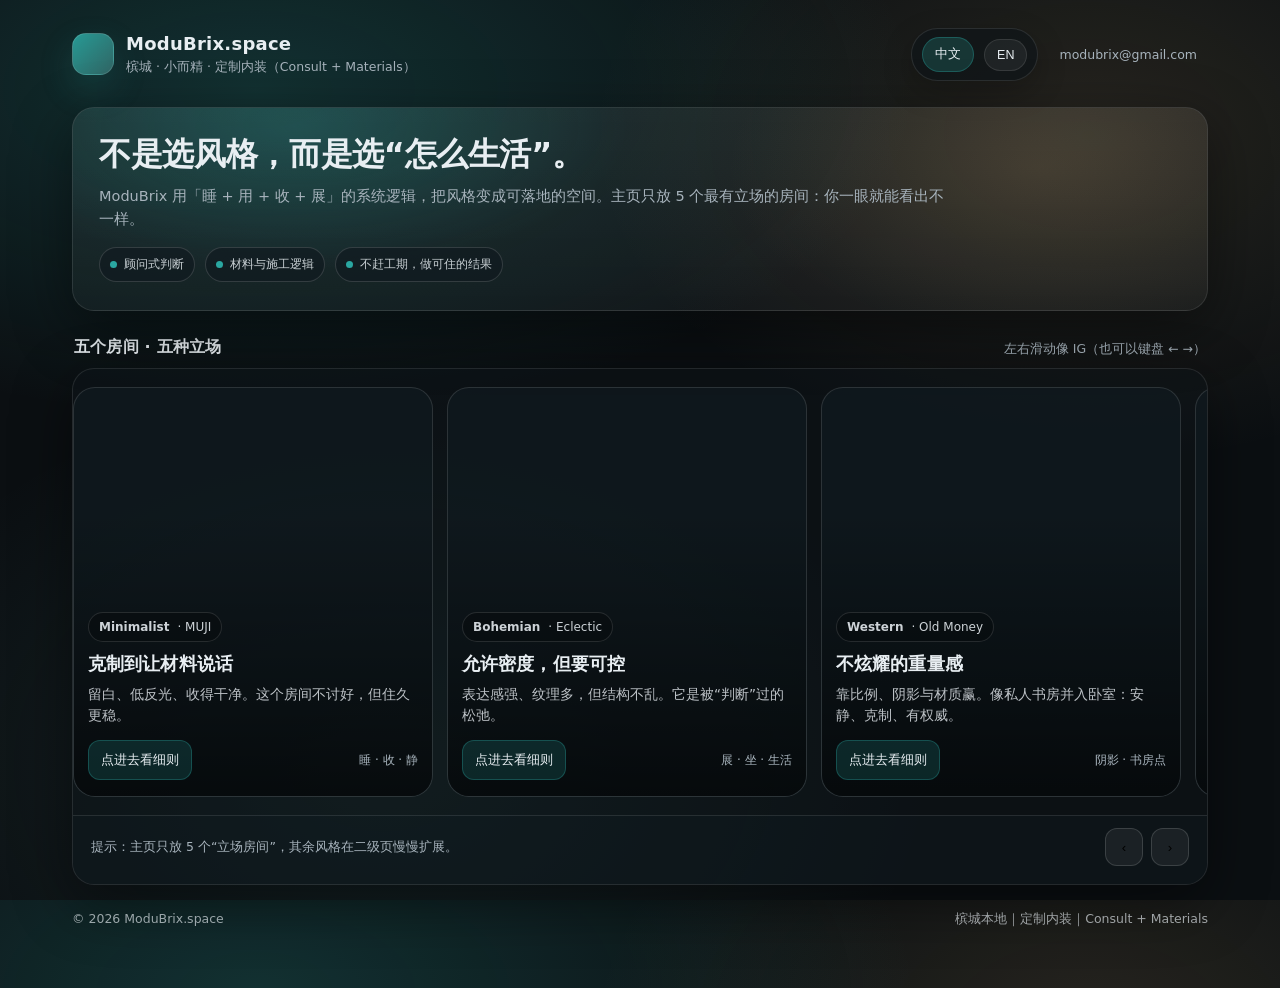
==== commit 29fa3a3d: "Update index.html" ====
--- a/index.html
+++ b/index.html
@@ -1,311 +1,178 @@
-<!DOCTYPE html>
+<!doctype html>
 <html lang="zh-Hans">
 <head>
-<meta charset="utf-8">
-<title>ModuBrix · Space</title>
-<meta name="viewport" content="width=device-width, initial-scale=1">
+  <meta charset="utf-8" />
+  <meta name="viewport" content="width=device-width,initial-scale=1" />
+  <title>ModuBrix.space</title>
+  <link rel="stylesheet" href="assets/site.css" />
+</head>
+<body>
+  <div class="container">
+    <div class="topbar">
+      <div class="brand">
+        <div class="brand-badge"></div>
+        <div>
+          <h1>ModuBrix.space</h1>
+          <div class="sub" data-i18n
+               data-zh="槟城 · 小而精 · 定制内装（Consult + Materials）"
+               data-en="Penang · Small & Precise · Bespoke Interior (Consult + Materials)">槟城 · 小而精 · 定制内装（Consult + Materials）</div>
+        </div>
+      </div>
 
-<link rel="stylesheet" href="style.css">
-<script src="lang.js"></script>
-
-<style>
-/* =========================
-   HOME – STYLE CARDS CAROUSEL
-   ========================= */
-
-.hero{
-  padding: 20px 0 10px 0;
-}
-
-.hero p{
-  max-width: 760px;
-  color:#bdbdbd;
-}
-
-.deck-wrap{
-  margin-top: 28px;
-  padding: 18px;
-  border-radius: 20px;
-  border:1px solid #222;
-  background: rgba(255,255,255,0.02);
-}
-
-.deck-head{
-  display:flex;
-  justify-content:space-between;
-  align-items:flex-end;
-  gap:16px;
-  flex-wrap:wrap;
-}
-
-.deck-head h2{
-  margin:0;
-  font-size:18px;
-}
-
-.deck-head p{
-  margin:6px 0 0 0;
-  font-size:13px;
-  color:#9a9a9a;
-  max-width:720px;
-}
-
-.deck-controls{
-  display:flex;
-  gap:8px;
-}
-
-.deck-controls button{
-  width:34px;
-  height:34px;
-  border-radius:12px;
-  border:1px solid #333;
-  background:rgba(255,255,255,0.02);
-  color:#bbb;
-  cursor:pointer;
-}
-.deck-controls button:hover{
-  color:#0fb9b1;
-  border-color:#0fb9b1;
-}
-
-/* IG-like rail */
-.deck{
-  margin-top:14px;
-}
-
-.rail{
-  display:flex;
-  gap:14px;
-  overflow-x:auto;
-  scroll-snap-type:x mandatory;
-  -webkit-overflow-scrolling:touch;
-
-  padding:6px 18px 12px 18px;
-
-  scrollbar-width:none;
-  -ms-overflow-style:none;
-}
-.rail::-webkit-scrollbar{ display:none; }
-
-.card{
-  flex:0 0 78%;
-  max-width:340px;
-  scroll-snap-align:center;
-  border-radius:18px;
-  overflow:hidden;
-  border:1px solid #222;
-  background:rgba(255,255,255,0.02);
-  text-decoration:none;
-  color:inherit;
-  transition:transform .18s ease, border-color .18s ease;
-}
-@media (min-width:900px){
-  .card{ flex-basis:300px; }
-}
-
-.card:hover{
-  transform:translateY(-2px);
-  border-color:#0fb9b1;
-}
-
-.thumb{
-  height:200px;
-  background-size:cover;
-  background-position:center;
-  position:relative;
-}
-.thumb::after{
-  content:"";
-  position:absolute;
-  inset:0;
-  background:linear-gradient(to bottom, rgba(0,0,0,0.05), rgba(0,0,0,0.25));
-}
-
-.card-body{
-  padding:14px 14px 16px 14px;
-}
-
-.tag{
-  display:inline-block;
-  font-size:12px;
-  color:#9a9a9a;
-  border:1px solid #2a2a2a;
-  padding:4px 9px;
-  border-radius:999px;
-  margin-bottom:10px;
-}
-
-.card-body h3{
-  margin:0;
-  font-size:16px;
-  color:#fff;
-}
-
-.card-body p{
-  margin:8px 0 0 0;
-  font-size:13px;
-  line-height:1.7;
-  color:#bdbdbd;
-}
-</style>
-</head>
-
-<body>
-
-<header>
-  <nav>
-    <strong>ModuBrix · Space</strong>
-
-    <div class="navlinks">
-      <a href="index.html">Home</a>
-      <a href="about.html">About</a>
-      <a href="consult.html">Consult</a>
-      <a href="materials.html">Materials</a>
-      <a href="materials-notes.html">Notes</a>
-      <a href="reference.html">Reference</a>
-      <a href="contact.html">Contact</a>
+      <div class="controls">
+        <div class="pill">
+          <button class="lang-btn active" data-lang="zh">中文</button>
+          <button class="lang-btn" data-lang="en">EN</button>
+        </div>
+        <a class="small-link" href="mailto:modubrix@gmail.com">modubrix@gmail.com</a>
+      </div>
     </div>
 
-    <div class="lang">
-      <button id="btn-zh" onclick="setLang('zh')">中文</button>
-      <button id="btn-en" onclick="setLang('en')">EN</button>
-    </div>
-  </nav>
-</header>
-
-<main>
-
-<section class="hero">
-  <h1
-    data-zh="槟城本地 · 小而精的定制内装顾问"
-    data-en="Penang-based · Small, Focused Interior Fit-Out Consultant">
-    槟城本地 · 小而精的定制内装顾问
-  </h1>
-
-  <p
-    data-zh="我们不卖风格，而是通过材料与构成，协助你做更耐看、更舒服、更少后悔的决定。"
-    data-en="We don’t sell styles. We consult through materials and construction logic—to help you make decisions that feel better, last longer, and regret less.">
-    我们不卖风格，而是通过材料与构成，协助你做更耐看、更舒服、更少后悔的决定。
-  </p>
-</section>
-
-<section class="deck-wrap">
-  <div class="deck-head">
-    <div>
-      <h2
-        data-zh="Style Preview · 风格观察卡"
-        data-en="Style Preview · Lens Cards">
-        Style Preview · 风格观察卡
-      </h2>
-      <p
-        data-zh="从你有感觉的风格开始。我们用材料与构成逻辑去判断，而不是用标签。"
-        data-en="Start from a style that resonates. We judge through materials and construction logic—not labels.">
-        从你有感觉的风格开始。我们用材料与构成逻辑去判断，而不是用标签。
+    <div class="hero">
+      <h2 data-i18n
+          data-zh="不是选风格，而是选“怎么生活”。"
+          data-en="Not picking a style — picking how you live.">不是选风格，而是选“怎么生活”。</h2>
+      <p data-i18n
+         data-zh="ModuBrix 用「睡 + 用 + 收 + 展」的系统逻辑，把风格变成可落地的空间。主页只放 5 个最有立场的房间：你一眼就能看出不一样。"
+         data-en="ModuBrix uses a 'Sleep + Use + Store + Display' system logic to make styles buildable. The homepage shows only 5 rooms with a clear stance — you can tell the difference at a glance.">
+         ModuBrix 用「睡 + 用 + 收 + 展」的系统逻辑，把风格变成可落地的空间。主页只放 5 个最有立场的房间：你一眼就能看出不一样。
       </p>
+      <div class="hint">
+        <span class="tag"><span class="dot"></span><span data-i18n data-zh="顾问式判断" data-en="Consult-led judgement">顾问式判断</span></span>
+        <span class="tag"><span class="dot"></span><span data-i18n data-zh="材料与施工逻辑" data-en="Materials & build logic">材料与施工逻辑</span></span>
+        <span class="tag"><span class="dot"></span><span data-i18n data-zh="不赶工期，做可住的结果" data-en="Not rushed — built for living">不赶工期，做可住的结果</span></span>
+      </div>
     </div>
 
-    <div class="deck-controls">
-      <button id="prevBtn">‹</button>
-      <button id="nextBtn">›</button>
+    <div class="section-title">
+      <h3 data-i18n data-zh="五个房间 · 五种立场" data-en="5 Rooms · 5 Stances">五个房间 · 五种立场</h3>
+      <span data-i18n data-zh="左右滑动像 IG（也可以键盘 ← →）" data-en="Swipe like IG (or use ← →)">左右滑动像 IG（也可以键盘 ← →）</span>
+    </div>
+
+    <div class="cards-wrap">
+      <div class="cards">
+
+        <!-- 1 Minimalist -->
+        <a class="card" href="minimalist.html" aria-label="Minimalist">
+          <div class="img" style="background-image:url('assets/style-minimalist.jpg')"></div>
+          <div class="shade"></div>
+          <div class="body">
+            <div class="kicker"><b>Minimalist</b> · MUJI</div>
+            <h4 data-i18n data-zh="克制到让材料说话" data-en="Restraint lets materials speak.">克制到让材料说话</h4>
+            <p data-i18n
+               data-zh="留白、低反光、收得干净。这个房间不讨好，但住久更稳。"
+               data-en="White space, low glare, and clean storage. Not trying to please — stable for long-term living.">
+               留白、低反光、收得干净。这个房间不讨好，但住久更稳。
+            </p>
+            <div class="cta">
+              <span class="btn primary" data-i18n data-zh="点进去看细则" data-en="Open details">点进去看细则</span>
+              <span class="meta" data-i18n data-zh="睡 · 收 · 静" data-en="Sleep · Store · Quiet">睡 · 收 · 静</span>
+            </div>
+          </div>
+        </a>
+
+        <!-- 2 Bohemian -->
+        <a class="card" href="bohemian.html" aria-label="Bohemian">
+          <div class="img" style="background-image:url('assets/style-bohemian.jpg')"></div>
+          <div class="shade"></div>
+          <div class="body">
+            <div class="kicker"><b>Bohemian</b> · Eclectic</div>
+            <h4 data-i18n data-zh="允许密度，但要可控" data-en="High density — but controlled.">允许密度，但要可控</h4>
+            <p data-i18n
+               data-zh="表达感强、纹理多，但结构不乱。它是被“判断”过的松弛。"
+               data-en="Expressive textures and layers, without chaos. A relaxed room that is still judged and controlled.">
+               表达感强、纹理多，但结构不乱。它是被“判断”过的松弛。
+            </p>
+            <div class="cta">
+              <span class="btn primary" data-i18n data-zh="点进去看细则" data-en="Open details">点进去看细则</span>
+              <span class="meta" data-i18n data-zh="展 · 坐 · 生活" data-en="Display · Sit · Lived-in">展 · 坐 · 生活</span>
+            </div>
+          </div>
+        </a>
+
+        <!-- 3 Old Money -->
+        <a class="card" href="old-money.html" aria-label="Old Money">
+          <div class="img" style="background-image:url('assets/style-oldmoney.jpg')"></div>
+          <div class="shade"></div>
+          <div class="body">
+            <div class="kicker"><b>Western</b> · Old Money</div>
+            <h4 data-i18n data-zh="不炫耀的重量感" data-en="Quiet weight, no showing off.">不炫耀的重量感</h4>
+            <p data-i18n
+               data-zh="靠比例、阴影与材质赢。像私人书房并入卧室：安静、克制、有权威。"
+               data-en="Wins with proportion, shadow and materials. A private study merged into a bedroom — quiet, restrained, authoritative.">
+               靠比例、阴影与材质赢。像私人书房并入卧室：安静、克制、有权威。
+            </p>
+            <div class="cta">
+              <span class="btn primary" data-i18n data-zh="点进去看细则" data-en="Open details">点进去看细则</span>
+              <span class="meta" data-i18n data-zh="阴影 · 书房点" data-en="Shadow · Study corner">阴影 · 书房点</span>
+            </div>
+          </div>
+        </a>
+
+        <!-- 4 New Chinese -->
+        <a class="card" href="new-chinese.html" aria-label="New Chinese">
+          <div class="img" style="background-image:url('assets/style-newchinese.jpg')"></div>
+          <div class="shade"></div>
+          <div class="body">
+            <div class="kicker"><b>New Chinese</b> · Modern</div>
+            <h4 data-i18n data-zh="留，而不是空" data-en="Keep, not empty.">留，而不是空</h4>
+            <p data-i18n
+               data-zh="深浅对比、留白与重心共存。不走日式 Zen，强调中国的“收与留”。"
+               data-en="Balance of dark/light, white space and a clear center. Not Japanese Zen — it keeps the Chinese restraint and weight.">
+               深浅对比、留白与重心共存。不走日式 Zen，强调中国的“收与留”。
+            </p>
+            <div class="cta">
+              <span class="btn primary" data-i18n data-zh="点进去看细则" data-en="Open details">点进去看细则</span>
+              <span class="meta" data-i18n data-zh="收 · 留 · 重心" data-en="Restrain · Keep · Center">收 · 留 · 重心</span>
+            </div>
+          </div>
+        </a>
+
+        <!-- 5 Dark Modern -->
+        <a class="card" href="dark-modern.html" aria-label="Dark Modern">
+          <div class="img" style="background-image:url('assets/style-darkmodern.jpg')"></div>
+          <div class="shade"></div>
+          <div class="body">
+            <div class="kicker"><b>Dark Modern</b> · Night</div>
+            <h4 data-i18n data-zh="夜晚才是它的表情" data-en="Its true face is at night.">夜晚才是它的表情</h4>
+            <p data-i18n
+               data-zh="强对比、低位光、带点危险但可住。让人记得住，不讨好所有人。"
+               data-en="High contrast, low lighting — slightly dangerous but livable. Memorable, not designed to please everyone.">
+               强对比、低位光、带点危险但可住。让人记得住，不讨好所有人。
+            </p>
+            <div class="cta">
+              <span class="btn primary" data-i18n data-zh="点进去看细则" data-en="Open details">点进去看细则</span>
+              <span class="meta" data-i18n data-zh="夜 · 影 · 对比" data-en="Night · Shadow · Contrast">夜 · 影 · 对比</span>
+            </div>
+          </div>
+        </a>
+
+      </div>
+
+      <div class="nav-row">
+        <div class="nav-hint" data-i18n
+             data-zh="提示：主页只放 5 个“立场房间”，其余风格在二级页慢慢扩展。"
+             data-en="Tip: Homepage shows only 5 stance-rooms. Expand the full style library inside detail pages.">
+          提示：主页只放 5 个“立场房间”，其余风格在二级页慢慢扩展。
+        </div>
+        <div class="nav-arrows">
+          <button class="icon-btn" id="scrollLeft" aria-label="Left">‹</button>
+          <button class="icon-btn" id="scrollRight" aria-label="Right">›</button>
+        </div>
+      </div>
+    </div>
+
+    <div class="footer">
+      <div>© <span id="y"></span> ModuBrix.space</div>
+      <div data-i18n data-zh="槟城本地｜定制内装｜Consult + Materials" data-en="Penang｜Bespoke interior｜Consult + Materials">
+        槟城本地｜定制内装｜Consult + Materials
+      </div>
     </div>
   </div>
 
-  <div class="deck">
-    <div class="rail" id="styleRail">
-
-      <a class="card" href="materials-notes.html">
-        <div class="thumb" style="background-image:url('assets/style-minimal.jpg')"></div>
-        <div class="card-body">
-          <span class="tag">Minimal / MUJI</span>
-          <h3>克制，让材料自己说话</h3>
-          <p>低反光 · 触感优先 · 少但用得久</p>
-        </div>
-      </a>
-
-      <a class="card" href="materials-notes.html">
-        <div class="thumb" style="background-image:url('assets/style-nature.jpg')"></div>
-        <div class="card-body">
-          <span class="tag">Nature / Organic</span>
-          <h3>不完美的纹理，反而更放松</h3>
-          <p>自然肌理 · 呼吸感 · 柔和光影</p>
-        </div>
-      </a>
-
-      <a class="card" href="materials-notes.html">
-        <div class="thumb" style="background-image:url('assets/style-boho.jpg')"></div>
-        <div class="card-body">
-          <span class="tag">Bohemian</span>
-          <h3>混搭可以自由，但底层要稳定</h3>
-          <p>多材质 · 手工感 · 结构要稳</p>
-        </div>
-      </a>
-
-      <a class="card" href="materials-notes.html">
-        <div class="thumb" style="background-image:url('assets/style-mediterranean.jpg')"></div>
-        <div class="card-body">
-          <span class="tag">Mediterranean</span>
-          <h3>粗粝的表面，承载阳光与空气</h3>
-          <p>矿物感 · 不规则 · 有温度</p>
-        </div>
-      </a>
-
-      <a class="card" href="materials-notes.html">
-        <div class="thumb" style="background-image:url('assets/style-western.jpg')"></div>
-        <div class="card-body">
-          <span class="tag">Western / European</span>
-          <h3>层次与比例，决定空间稳重感</h3>
-          <p>分割清楚 · 阴影干净 · 比例明确</p>
-        </div>
-      </a>
-
-      <a class="card" href="materials-notes.html">
-        <div class="thumb" style="background-image:url('assets/style-chinese.jpg')"></div>
-        <div class="card-body">
-          <span class="tag">New Chinese</span>
-          <h3>收敛，比堆砌更难</h3>
-          <p>留白 · 深木 · 线条节制</p>
-        </div>
-      </a>
-
-    </div>
-  </div>
-</section>
-
-</main>
-
-<footer>© ModuBrix · Space</footer>
-
-<script>
-(function(){
-  const rail = document.getElementById('styleRail');
-  const prev = document.getElementById('prevBtn');
-  const next = document.getElementById('nextBtn');
-  if(!rail) return;
-
-  function step(){
-    const card = rail.querySelector('.card');
-    return card ? card.getBoundingClientRect().width + 14 : 300;
-  }
-
-  prev.onclick = ()=> rail.scrollBy({left:-step(), behavior:'smooth'});
-  next.onclick = ()=> rail.scrollBy({left: step(), behavior:'smooth'});
-
-  let down=false, startX=0, startScroll=0;
-  rail.addEventListener('pointerdown', e=>{
-    down=true;
-    rail.setPointerCapture(e.pointerId);
-    startX=e.clientX;
-    startScroll=rail.scrollLeft;
-  });
-  rail.addEventListener('pointermove', e=>{
-    if(!down) return;
-    rail.scrollLeft = startScroll - (e.clientX-startX);
-  });
-  rail.addEventListener('pointerup', ()=> down=false);
-  rail.addEventListener('pointercancel', ()=> down=false);
-})();
-</script>
-
+  <script>
+    document.getElementById("y").textContent = new Date().getFullYear();
+  </script>
+  <script src="assets/site.js"></script>
 </body>
 </html>
--- a/assets/site.css
+++ b/assets/site.css
@@ -0,0 +1,316 @@
+:root{
+  --bg:#0b0f12;
+  --panel:#0f1519;
+  --panel2:#101a20;
+  --text:#e8eef2;
+  --muted:#a7b3bc;
+  --line:rgba(255,255,255,.10);
+  --shadow: 0 18px 60px rgba(0,0,0,.45);
+  --radius: 22px;
+  --radius2: 16px;
+  --brand:#2aa7a1; /* 名片青色系，可微调 */
+  --brand2:#6ed7d2;
+  --gold:#c9a66b;  /* 旧钱味点缀 */
+}
+
+*{box-sizing:border-box}
+html,body{height:100%}
+body{
+  margin:0;
+  font-family: ui-sans-serif, system-ui, -apple-system, Segoe UI, Roboto, Helvetica, Arial, "Apple Color Emoji","Segoe UI Emoji";
+  background:
+    radial-gradient(1200px 600px at 20% 10%, rgba(42,167,161,.22), transparent 55%),
+    radial-gradient(900px 600px at 85% 15%, rgba(201,166,107,.14), transparent 55%),
+    radial-gradient(1000px 700px at 30% 85%, rgba(110,215,210,.10), transparent 55%),
+    var(--bg);
+  color:var(--text);
+  overflow-x:hidden;
+}
+
+a{color:inherit; text-decoration:none}
+.container{max-width:1180px; margin:0 auto; padding:28px 22px 60px}
+.topbar{
+  display:flex; align-items:center; justify-content:space-between;
+  gap:14px;
+}
+.brand{
+  display:flex; align-items:flex-start; gap:12px;
+}
+.brand-badge{
+  width:42px; height:42px; border-radius:14px;
+  background: linear-gradient(135deg, rgba(42,167,161,.9), rgba(110,215,210,.35));
+  box-shadow: 0 14px 35px rgba(42,167,161,.18);
+  border:1px solid rgba(255,255,255,.12);
+}
+.brand h1{
+  font-size:18px; letter-spacing:.25px; margin:0; font-weight:720;
+  line-height:1.2;
+}
+.brand .sub{
+  margin:4px 0 0; font-size:12.5px; color:var(--muted);
+}
+
+.controls{
+  display:flex; align-items:center; gap:10px; flex-wrap:wrap;
+}
+.pill{
+  border:1px solid var(--line);
+  background: rgba(15,21,25,.7);
+  border-radius:999px;
+  padding:8px 10px;
+  display:flex; align-items:center; gap:10px;
+  box-shadow: 0 10px 30px rgba(0,0,0,.22);
+}
+.lang-btn{
+  border:1px solid rgba(255,255,255,.10);
+  background: rgba(255,255,255,.06);
+  color:var(--text);
+  border-radius:999px;
+  padding:8px 12px;
+  font-size:12.5px;
+  cursor:pointer;
+}
+.lang-btn.active{
+  background: rgba(42,167,161,.22);
+  border-color: rgba(42,167,161,.35);
+}
+.small-link{
+  font-size:12.5px; color:var(--muted);
+  padding:8px 10px; border-radius:999px;
+  border:1px solid transparent;
+}
+.small-link:hover{border-color:var(--line); background:rgba(255,255,255,.04);}
+
+.hero{
+  margin-top:26px;
+  padding:28px 26px;
+  border-radius: var(--radius);
+  background: linear-gradient(180deg, rgba(255,255,255,.06), rgba(255,255,255,.03));
+  border:1px solid var(--line);
+  box-shadow: var(--shadow);
+  position:relative;
+  overflow:hidden;
+}
+.hero:before{
+  content:"";
+  position:absolute; inset:-2px;
+  background:
+    radial-gradient(600px 260px at 20% 10%, rgba(42,167,161,.22), transparent 55%),
+    radial-gradient(520px 280px at 85% 30%, rgba(201,166,107,.14), transparent 60%);
+  pointer-events:none;
+}
+.hero > *{position:relative}
+.hero h2{
+  margin:0;
+  font-size:32px;
+  line-height:1.15;
+  letter-spacing:-.35px;
+}
+.hero p{
+  margin:12px 0 0;
+  max-width: 860px;
+  color:var(--muted);
+  font-size:14.5px;
+  line-height:1.6;
+}
+.hero .hint{
+  margin-top:16px;
+  display:flex; align-items:center; gap:10px; flex-wrap:wrap;
+}
+.tag{
+  font-size:12px;
+  color:rgba(232,238,242,.85);
+  border:1px solid rgba(255,255,255,.14);
+  background: rgba(16,26,32,.65);
+  padding:8px 10px;
+  border-radius:999px;
+}
+.tag .dot{
+  display:inline-block; width:7px; height:7px; border-radius:99px;
+  background: var(--brand);
+  margin-right:7px;
+}
+
+.section-title{
+  margin:26px 2px 10px;
+  display:flex; justify-content:space-between; align-items:flex-end; gap:16px;
+}
+.section-title h3{
+  margin:0;
+  font-size:16px;
+  letter-spacing:.2px;
+}
+.section-title span{
+  color:var(--muted);
+  font-size:12.5px;
+}
+
+.cards-wrap{
+  margin-top:10px;
+  border-radius: var(--radius);
+  border:1px solid var(--line);
+  background: rgba(15,21,25,.45);
+  box-shadow: var(--shadow);
+  overflow:hidden;
+}
+.cards{
+  display:flex;
+  gap:14px;
+  padding:18px;
+  overflow-x:auto;
+  scroll-snap-type:x mandatory;
+  -webkit-overflow-scrolling:touch;
+}
+.cards::-webkit-scrollbar{height:10px}
+.cards::-webkit-scrollbar-thumb{background:rgba(255,255,255,.10); border-radius:999px}
+.cards::-webkit-scrollbar-track{background:rgba(0,0,0,.0)}
+.card{
+  min-width: 320px;
+  max-width: 360px;
+  flex: 0 0 auto;
+  scroll-snap-align:start;
+  border-radius: 22px;
+  border:1px solid rgba(255,255,255,.12);
+  background: rgba(16,26,32,.7);
+  overflow:hidden;
+  position:relative;
+}
+.card:hover{transform: translateY(-2px); transition:.2s ease}
+.card .img{
+  height: 210px;
+  background-size: cover;
+  background-position:center;
+  filter: saturate(1.03) contrast(1.03);
+}
+.card .shade{
+  position:absolute; inset:0;
+  background: linear-gradient(180deg, transparent 30%, rgba(0,0,0,.58) 100%);
+  pointer-events:none;
+}
+.card .body{
+  padding:14px 14px 16px;
+  position:relative;
+}
+.kicker{
+  display:inline-flex; align-items:center; gap:8px;
+  font-size:12px; color:rgba(232,238,242,.88);
+  background: rgba(0,0,0,.22);
+  border:1px solid rgba(255,255,255,.12);
+  padding:7px 10px;
+  border-radius:999px;
+}
+.kicker b{font-weight:650}
+.card h4{
+  margin:10px 0 8px;
+  font-size:18px;
+  letter-spacing:.1px;
+}
+.card p{
+  margin:0;
+  color:rgba(232,238,242,.80);
+  font-size:13.5px;
+  line-height:1.55;
+  min-height: 44px;
+}
+.cta{
+  margin-top:12px;
+  display:flex; justify-content:space-between; align-items:center;
+  gap:10px;
+}
+.btn{
+  display:inline-flex; align-items:center; justify-content:center;
+  gap:10px;
+  font-size:13px;
+  padding:10px 12px;
+  border-radius: 12px;
+  border:1px solid rgba(255,255,255,.14);
+  background: rgba(255,255,255,.06);
+}
+.btn.primary{
+  border-color: rgba(42,167,161,.32);
+  background: rgba(42,167,161,.18);
+}
+.btn:hover{background: rgba(255,255,255,.10)}
+.meta{
+  font-size:12px; color:var(--muted);
+}
+
+.nav-row{
+  padding:12px 18px 18px;
+  display:flex; justify-content:space-between; align-items:center;
+  border-top:1px solid var(--line);
+  background: rgba(16,26,32,.35);
+}
+.nav-hint{font-size:12.5px; color:var(--muted)}
+.nav-arrows{
+  display:flex; gap:8px;
+}
+.icon-btn{
+  width:38px; height:38px; border-radius:12px;
+  border:1px solid rgba(255,255,255,.14);
+  background: rgba(255,255,255,.06);
+  cursor:pointer;
+  display:grid; place-items:center;
+}
+.icon-btn:hover{background: rgba(255,255,255,.10)}
+
+.page{
+  margin-top:22px;
+  display:grid;
+  grid-template-columns: 1.25fr .75fr;
+  gap:16px;
+}
+@media (max-width: 980px){
+  .page{grid-template-columns:1fr}
+}
+
+.panel{
+  border:1px solid var(--line);
+  background: rgba(15,21,25,.55);
+  border-radius: var(--radius);
+  box-shadow: var(--shadow);
+  overflow:hidden;
+}
+.panel .cover{
+  height: 320px;
+  background-size: cover;
+  background-position:center;
+}
+.panel .content{
+  padding:18px 18px 20px;
+}
+.panel h2{
+  margin:0; font-size:22px; letter-spacing:.15px;
+}
+.panel .lead{
+  margin:10px 0 0; color:var(--muted); line-height:1.65; font-size:14px;
+}
+
+.list{
+  padding:16px 16px 18px;
+}
+.list h3{margin:0 0 10px; font-size:14px; color:rgba(232,238,242,.92)}
+.ul{
+  margin:0; padding:0; list-style:none;
+  display:grid; gap:10px;
+}
+.li{
+  border:1px solid rgba(255,255,255,.12);
+  background: rgba(16,26,32,.55);
+  border-radius: 16px;
+  padding:12px 12px;
+}
+.li b{display:block; font-size:13.5px; margin-bottom:6px}
+.li span{color:var(--muted); font-size:12.5px; line-height:1.5; display:block}
+
+.footer{
+  margin-top:26px;
+  color: rgba(232,238,242,.65);
+  font-size:12.5px;
+  display:flex; justify-content:space-between; gap:12px; flex-wrap:wrap;
+}
+.hr{
+  height:1px; background: var(--line);
+  margin:18px 0 0;
+}
+
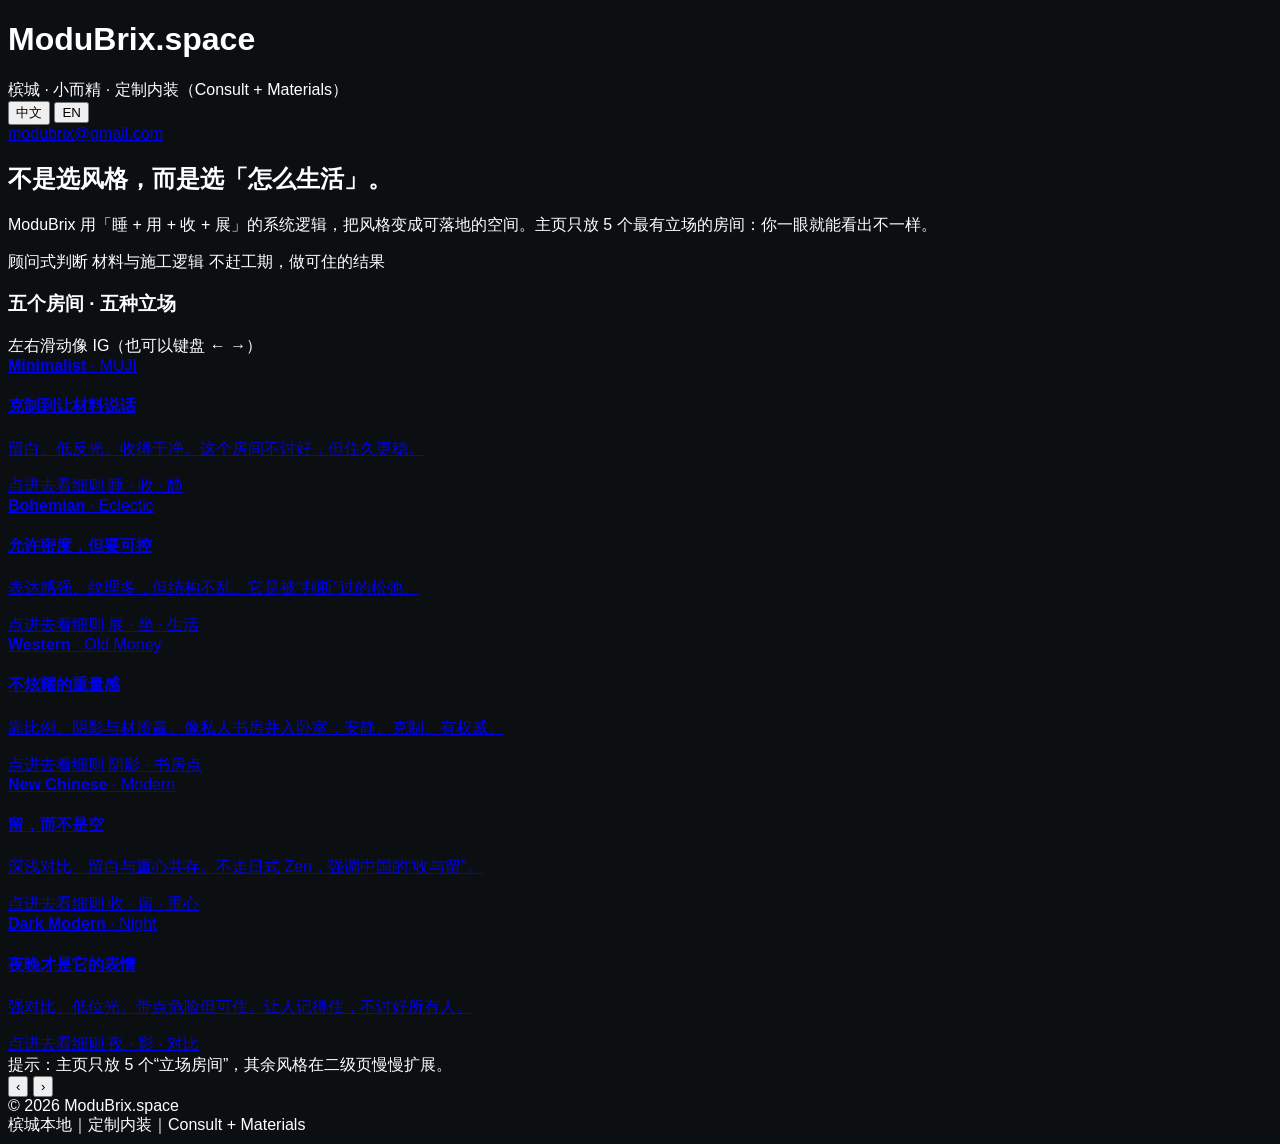
==== commit 072988ba: "Update index.html" ====
--- a/index.html
+++ b/index.html
@@ -15,7 +15,9 @@
           <h1>ModuBrix.space</h1>
           <div class="sub" data-i18n
                data-zh="槟城 · 小而精 · 定制内装（Consult + Materials）"
-               data-en="Penang · Small & Precise · Bespoke Interior (Consult + Materials)">槟城 · 小而精 · 定制内装（Consult + Materials）</div>
+               data-en="Penang · Small & Precise · Bespoke Interior (Consult + Materials)">
+            槟城 · 小而精 · 定制内装（Consult + Materials）
+          </div>
         </div>
       </div>
 
@@ -30,12 +32,14 @@
 
     <div class="hero">
       <h2 data-i18n
-          data-zh="不是选风格，而是选“怎么生活”。"
-          data-en="Not picking a style — picking how you live.">不是选风格，而是选“怎么生活”。</h2>
+          data-zh="不是选风格，而是选「怎么生活」。"
+          data-en="Not picking a style — picking how you live.">
+        不是选风格，而是选「怎么生活」。
+      </h2>
       <p data-i18n
          data-zh="ModuBrix 用「睡 + 用 + 收 + 展」的系统逻辑，把风格变成可落地的空间。主页只放 5 个最有立场的房间：你一眼就能看出不一样。"
          data-en="ModuBrix uses a 'Sleep + Use + Store + Display' system logic to make styles buildable. The homepage shows only 5 rooms with a clear stance — you can tell the difference at a glance.">
-         ModuBrix 用「睡 + 用 + 收 + 展」的系统逻辑，把风格变成可落地的空间。主页只放 5 个最有立场的房间：你一眼就能看出不一样。
+        ModuBrix 用「睡 + 用 + 收 + 展」的系统逻辑，把风格变成可落地的空间。主页只放 5 个最有立场的房间：你一眼就能看出不一样。
       </p>
       <div class="hint">
         <span class="tag"><span class="dot"></span><span data-i18n data-zh="顾问式判断" data-en="Consult-led judgement">顾问式判断</span></span>
@@ -52,17 +56,14 @@
     <div class="cards-wrap">
       <div class="cards">
 
-        <!-- 1 Minimalist -->
-        <a class="card" href="minimalist.html" aria-label="Minimalist">
+        <a class="card" href="minimalist.html">
           <div class="img" style="background-image:url('assets/style-minimalist.jpg')"></div>
           <div class="shade"></div>
           <div class="body">
             <div class="kicker"><b>Minimalist</b> · MUJI</div>
             <h4 data-i18n data-zh="克制到让材料说话" data-en="Restraint lets materials speak.">克制到让材料说话</h4>
-            <p data-i18n
-               data-zh="留白、低反光、收得干净。这个房间不讨好，但住久更稳。"
-               data-en="White space, low glare, and clean storage. Not trying to please — stable for long-term living.">
-               留白、低反光、收得干净。这个房间不讨好，但住久更稳。
+            <p data-i18n data-zh="留白、低反光、收得干净。这个房间不讨好，但住久更稳。" data-en="White space, low glare, and clean storage. Stable for long-term living.">
+              留白、低反光、收得干净。这个房间不讨好，但住久更稳。
             </p>
             <div class="cta">
               <span class="btn primary" data-i18n data-zh="点进去看细则" data-en="Open details">点进去看细则</span>
@@ -71,17 +72,14 @@
           </div>
         </a>
 
-        <!-- 2 Bohemian -->
-        <a class="card" href="bohemian.html" aria-label="Bohemian">
+        <a class="card" href="bohemian.html">
           <div class="img" style="background-image:url('assets/style-bohemian.jpg')"></div>
           <div class="shade"></div>
           <div class="body">
             <div class="kicker"><b>Bohemian</b> · Eclectic</div>
             <h4 data-i18n data-zh="允许密度，但要可控" data-en="High density — but controlled.">允许密度，但要可控</h4>
-            <p data-i18n
-               data-zh="表达感强、纹理多，但结构不乱。它是被“判断”过的松弛。"
-               data-en="Expressive textures and layers, without chaos. A relaxed room that is still judged and controlled.">
-               表达感强、纹理多，但结构不乱。它是被“判断”过的松弛。
+            <p data-i18n data-zh="表达感强、纹理多，但结构不乱。它是被“判断”过的松弛。" data-en="Expressive layers without chaos. Relaxed, but judged and controlled.">
+              表达感强、纹理多，但结构不乱。它是被“判断”过的松弛。
             </p>
             <div class="cta">
               <span class="btn primary" data-i18n data-zh="点进去看细则" data-en="Open details">点进去看细则</span>
@@ -90,17 +88,14 @@
           </div>
         </a>
 
-        <!-- 3 Old Money -->
-        <a class="card" href="old-money.html" aria-label="Old Money">
+        <a class="card" href="old-money.html">
           <div class="img" style="background-image:url('assets/style-oldmoney.jpg')"></div>
           <div class="shade"></div>
           <div class="body">
             <div class="kicker"><b>Western</b> · Old Money</div>
             <h4 data-i18n data-zh="不炫耀的重量感" data-en="Quiet weight, no showing off.">不炫耀的重量感</h4>
-            <p data-i18n
-               data-zh="靠比例、阴影与材质赢。像私人书房并入卧室：安静、克制、有权威。"
-               data-en="Wins with proportion, shadow and materials. A private study merged into a bedroom — quiet, restrained, authoritative.">
-               靠比例、阴影与材质赢。像私人书房并入卧室：安静、克制、有权威。
+            <p data-i18n data-zh="靠比例、阴影与材质赢。像私人书房并入卧室：安静、克制、有权威。" data-en="Wins with proportion, shadow and materials. Quiet and authoritative.">
+              靠比例、阴影与材质赢。像私人书房并入卧室：安静、克制、有权威。
             </p>
             <div class="cta">
               <span class="btn primary" data-i18n data-zh="点进去看细则" data-en="Open details">点进去看细则</span>
@@ -109,17 +104,14 @@
           </div>
         </a>
 
-        <!-- 4 New Chinese -->
-        <a class="card" href="new-chinese.html" aria-label="New Chinese">
+        <a class="card" href="new-chinese.html">
           <div class="img" style="background-image:url('assets/style-newchinese.jpg')"></div>
           <div class="shade"></div>
           <div class="body">
             <div class="kicker"><b>New Chinese</b> · Modern</div>
             <h4 data-i18n data-zh="留，而不是空" data-en="Keep, not empty.">留，而不是空</h4>
-            <p data-i18n
-               data-zh="深浅对比、留白与重心共存。不走日式 Zen，强调中国的“收与留”。"
-               data-en="Balance of dark/light, white space and a clear center. Not Japanese Zen — it keeps the Chinese restraint and weight.">
-               深浅对比、留白与重心共存。不走日式 Zen，强调中国的“收与留”。
+            <p data-i18n data-zh="深浅对比、留白与重心共存。不走日式 Zen，强调中国的“收与留”。" data-en="Not Japanese Zen. Chinese restraint is about keeping and centering.">
+              深浅对比、留白与重心共存。不走日式 Zen，强调中国的“收与留”。
             </p>
             <div class="cta">
               <span class="btn primary" data-i18n data-zh="点进去看细则" data-en="Open details">点进去看细则</span>
@@ -128,17 +120,14 @@
           </div>
         </a>
 
-        <!-- 5 Dark Modern -->
-        <a class="card" href="dark-modern.html" aria-label="Dark Modern">
+        <a class="card" href="dark-modern.html">
           <div class="img" style="background-image:url('assets/style-darkmodern.jpg')"></div>
           <div class="shade"></div>
           <div class="body">
             <div class="kicker"><b>Dark Modern</b> · Night</div>
             <h4 data-i18n data-zh="夜晚才是它的表情" data-en="Its true face is at night.">夜晚才是它的表情</h4>
-            <p data-i18n
-               data-zh="强对比、低位光、带点危险但可住。让人记得住，不讨好所有人。"
-               data-en="High contrast, low lighting — slightly dangerous but livable. Memorable, not designed to please everyone.">
-               强对比、低位光、带点危险但可住。让人记得住，不讨好所有人。
+            <p data-i18n data-zh="强对比、低位光、带点危险但可住。让人记得住，不讨好所有人。" data-en="High contrast, low lighting. Memorable, not for everyone.">
+              强对比、低位光、带点危险但可住。让人记得住，不讨好所有人。
             </p>
             <div class="cta">
               <span class="btn primary" data-i18n data-zh="点进去看细则" data-en="Open details">点进去看细则</span>
@@ -152,7 +141,7 @@
       <div class="nav-row">
         <div class="nav-hint" data-i18n
              data-zh="提示：主页只放 5 个“立场房间”，其余风格在二级页慢慢扩展。"
-             data-en="Tip: Homepage shows only 5 stance-rooms. Expand the full style library inside detail pages.">
+             data-en="Tip: Homepage shows only 5 stance-rooms. Expand inside detail pages.">
           提示：主页只放 5 个“立场房间”，其余风格在二级页慢慢扩展。
         </div>
         <div class="nav-arrows">
@@ -170,9 +159,7 @@
     </div>
   </div>
 
-  <script>
-    document.getElementById("y").textContent = new Date().getFullYear();
-  </script>
+  <script>document.getElementById("y").textContent = new Date().getFullYear();</script>
   <script src="assets/site.js"></script>
 </body>
 </html>
--- a/assets/site.css
+++ b/assets/site.css
@@ -1,316 +1,5 @@
-:root{
-  --bg:#0b0f12;
-  --panel:#0f1519;
-  --panel2:#101a20;
-  --text:#e8eef2;
-  --muted:#a7b3bc;
-  --line:rgba(255,255,255,.10);
-  --shadow: 0 18px 60px rgba(0,0,0,.45);
-  --radius: 22px;
-  --radius2: 16px;
-  --brand:#2aa7a1; /* 名片青色系，可微调 */
-  --brand2:#6ed7d2;
-  --gold:#c9a66b;  /* 旧钱味点缀 */
+body {
+  background: #0b0f12;
+  color: #ffffff;
+  font-family: Arial, sans-serif;
 }
-
-*{box-sizing:border-box}
-html,body{height:100%}
-body{
-  margin:0;
-  font-family: ui-sans-serif, system-ui, -apple-system, Segoe UI, Roboto, Helvetica, Arial, "Apple Color Emoji","Segoe UI Emoji";
-  background:
-    radial-gradient(1200px 600px at 20% 10%, rgba(42,167,161,.22), transparent 55%),
-    radial-gradient(900px 600px at 85% 15%, rgba(201,166,107,.14), transparent 55%),
-    radial-gradient(1000px 700px at 30% 85%, rgba(110,215,210,.10), transparent 55%),
-    var(--bg);
-  color:var(--text);
-  overflow-x:hidden;
-}
-
-a{color:inherit; text-decoration:none}
-.container{max-width:1180px; margin:0 auto; padding:28px 22px 60px}
-.topbar{
-  display:flex; align-items:center; justify-content:space-between;
-  gap:14px;
-}
-.brand{
-  display:flex; align-items:flex-start; gap:12px;
-}
-.brand-badge{
-  width:42px; height:42px; border-radius:14px;
-  background: linear-gradient(135deg, rgba(42,167,161,.9), rgba(110,215,210,.35));
-  box-shadow: 0 14px 35px rgba(42,167,161,.18);
-  border:1px solid rgba(255,255,255,.12);
-}
-.brand h1{
-  font-size:18px; letter-spacing:.25px; margin:0; font-weight:720;
-  line-height:1.2;
-}
-.brand .sub{
-  margin:4px 0 0; font-size:12.5px; color:var(--muted);
-}
-
-.controls{
-  display:flex; align-items:center; gap:10px; flex-wrap:wrap;
-}
-.pill{
-  border:1px solid var(--line);
-  background: rgba(15,21,25,.7);
-  border-radius:999px;
-  padding:8px 10px;
-  display:flex; align-items:center; gap:10px;
-  box-shadow: 0 10px 30px rgba(0,0,0,.22);
-}
-.lang-btn{
-  border:1px solid rgba(255,255,255,.10);
-  background: rgba(255,255,255,.06);
-  color:var(--text);
-  border-radius:999px;
-  padding:8px 12px;
-  font-size:12.5px;
-  cursor:pointer;
-}
-.lang-btn.active{
-  background: rgba(42,167,161,.22);
-  border-color: rgba(42,167,161,.35);
-}
-.small-link{
-  font-size:12.5px; color:var(--muted);
-  padding:8px 10px; border-radius:999px;
-  border:1px solid transparent;
-}
-.small-link:hover{border-color:var(--line); background:rgba(255,255,255,.04);}
-
-.hero{
-  margin-top:26px;
-  padding:28px 26px;
-  border-radius: var(--radius);
-  background: linear-gradient(180deg, rgba(255,255,255,.06), rgba(255,255,255,.03));
-  border:1px solid var(--line);
-  box-shadow: var(--shadow);
-  position:relative;
-  overflow:hidden;
-}
-.hero:before{
-  content:"";
-  position:absolute; inset:-2px;
-  background:
-    radial-gradient(600px 260px at 20% 10%, rgba(42,167,161,.22), transparent 55%),
-    radial-gradient(520px 280px at 85% 30%, rgba(201,166,107,.14), transparent 60%);
-  pointer-events:none;
-}
-.hero > *{position:relative}
-.hero h2{
-  margin:0;
-  font-size:32px;
-  line-height:1.15;
-  letter-spacing:-.35px;
-}
-.hero p{
-  margin:12px 0 0;
-  max-width: 860px;
-  color:var(--muted);
-  font-size:14.5px;
-  line-height:1.6;
-}
-.hero .hint{
-  margin-top:16px;
-  display:flex; align-items:center; gap:10px; flex-wrap:wrap;
-}
-.tag{
-  font-size:12px;
-  color:rgba(232,238,242,.85);
-  border:1px solid rgba(255,255,255,.14);
-  background: rgba(16,26,32,.65);
-  padding:8px 10px;
-  border-radius:999px;
-}
-.tag .dot{
-  display:inline-block; width:7px; height:7px; border-radius:99px;
-  background: var(--brand);
-  margin-right:7px;
-}
-
-.section-title{
-  margin:26px 2px 10px;
-  display:flex; justify-content:space-between; align-items:flex-end; gap:16px;
-}
-.section-title h3{
-  margin:0;
-  font-size:16px;
-  letter-spacing:.2px;
-}
-.section-title span{
-  color:var(--muted);
-  font-size:12.5px;
-}
-
-.cards-wrap{
-  margin-top:10px;
-  border-radius: var(--radius);
-  border:1px solid var(--line);
-  background: rgba(15,21,25,.45);
-  box-shadow: var(--shadow);
-  overflow:hidden;
-}
-.cards{
-  display:flex;
-  gap:14px;
-  padding:18px;
-  overflow-x:auto;
-  scroll-snap-type:x mandatory;
-  -webkit-overflow-scrolling:touch;
-}
-.cards::-webkit-scrollbar{height:10px}
-.cards::-webkit-scrollbar-thumb{background:rgba(255,255,255,.10); border-radius:999px}
-.cards::-webkit-scrollbar-track{background:rgba(0,0,0,.0)}
-.card{
-  min-width: 320px;
-  max-width: 360px;
-  flex: 0 0 auto;
-  scroll-snap-align:start;
-  border-radius: 22px;
-  border:1px solid rgba(255,255,255,.12);
-  background: rgba(16,26,32,.7);
-  overflow:hidden;
-  position:relative;
-}
-.card:hover{transform: translateY(-2px); transition:.2s ease}
-.card .img{
-  height: 210px;
-  background-size: cover;
-  background-position:center;
-  filter: saturate(1.03) contrast(1.03);
-}
-.card .shade{
-  position:absolute; inset:0;
-  background: linear-gradient(180deg, transparent 30%, rgba(0,0,0,.58) 100%);
-  pointer-events:none;
-}
-.card .body{
-  padding:14px 14px 16px;
-  position:relative;
-}
-.kicker{
-  display:inline-flex; align-items:center; gap:8px;
-  font-size:12px; color:rgba(232,238,242,.88);
-  background: rgba(0,0,0,.22);
-  border:1px solid rgba(255,255,255,.12);
-  padding:7px 10px;
-  border-radius:999px;
-}
-.kicker b{font-weight:650}
-.card h4{
-  margin:10px 0 8px;
-  font-size:18px;
-  letter-spacing:.1px;
-}
-.card p{
-  margin:0;
-  color:rgba(232,238,242,.80);
-  font-size:13.5px;
-  line-height:1.55;
-  min-height: 44px;
-}
-.cta{
-  margin-top:12px;
-  display:flex; justify-content:space-between; align-items:center;
-  gap:10px;
-}
-.btn{
-  display:inline-flex; align-items:center; justify-content:center;
-  gap:10px;
-  font-size:13px;
-  padding:10px 12px;
-  border-radius: 12px;
-  border:1px solid rgba(255,255,255,.14);
-  background: rgba(255,255,255,.06);
-}
-.btn.primary{
-  border-color: rgba(42,167,161,.32);
-  background: rgba(42,167,161,.18);
-}
-.btn:hover{background: rgba(255,255,255,.10)}
-.meta{
-  font-size:12px; color:var(--muted);
-}
-
-.nav-row{
-  padding:12px 18px 18px;
-  display:flex; justify-content:space-between; align-items:center;
-  border-top:1px solid var(--line);
-  background: rgba(16,26,32,.35);
-}
-.nav-hint{font-size:12.5px; color:var(--muted)}
-.nav-arrows{
-  display:flex; gap:8px;
-}
-.icon-btn{
-  width:38px; height:38px; border-radius:12px;
-  border:1px solid rgba(255,255,255,.14);
-  background: rgba(255,255,255,.06);
-  cursor:pointer;
-  display:grid; place-items:center;
-}
-.icon-btn:hover{background: rgba(255,255,255,.10)}
-
-.page{
-  margin-top:22px;
-  display:grid;
-  grid-template-columns: 1.25fr .75fr;
-  gap:16px;
-}
-@media (max-width: 980px){
-  .page{grid-template-columns:1fr}
-}
-
-.panel{
-  border:1px solid var(--line);
-  background: rgba(15,21,25,.55);
-  border-radius: var(--radius);
-  box-shadow: var(--shadow);
-  overflow:hidden;
-}
-.panel .cover{
-  height: 320px;
-  background-size: cover;
-  background-position:center;
-}
-.panel .content{
-  padding:18px 18px 20px;
-}
-.panel h2{
-  margin:0; font-size:22px; letter-spacing:.15px;
-}
-.panel .lead{
-  margin:10px 0 0; color:var(--muted); line-height:1.65; font-size:14px;
-}
-
-.list{
-  padding:16px 16px 18px;
-}
-.list h3{margin:0 0 10px; font-size:14px; color:rgba(232,238,242,.92)}
-.ul{
-  margin:0; padding:0; list-style:none;
-  display:grid; gap:10px;
-}
-.li{
-  border:1px solid rgba(255,255,255,.12);
-  background: rgba(16,26,32,.55);
-  border-radius: 16px;
-  padding:12px 12px;
-}
-.li b{display:block; font-size:13.5px; margin-bottom:6px}
-.li span{color:var(--muted); font-size:12.5px; line-height:1.5; display:block}
-
-.footer{
-  margin-top:26px;
-  color: rgba(232,238,242,.65);
-  font-size:12.5px;
-  display:flex; justify-content:space-between; gap:12px; flex-wrap:wrap;
-}
-.hr{
-  height:1px; background: var(--line);
-  margin:18px 0 0;
-}
-
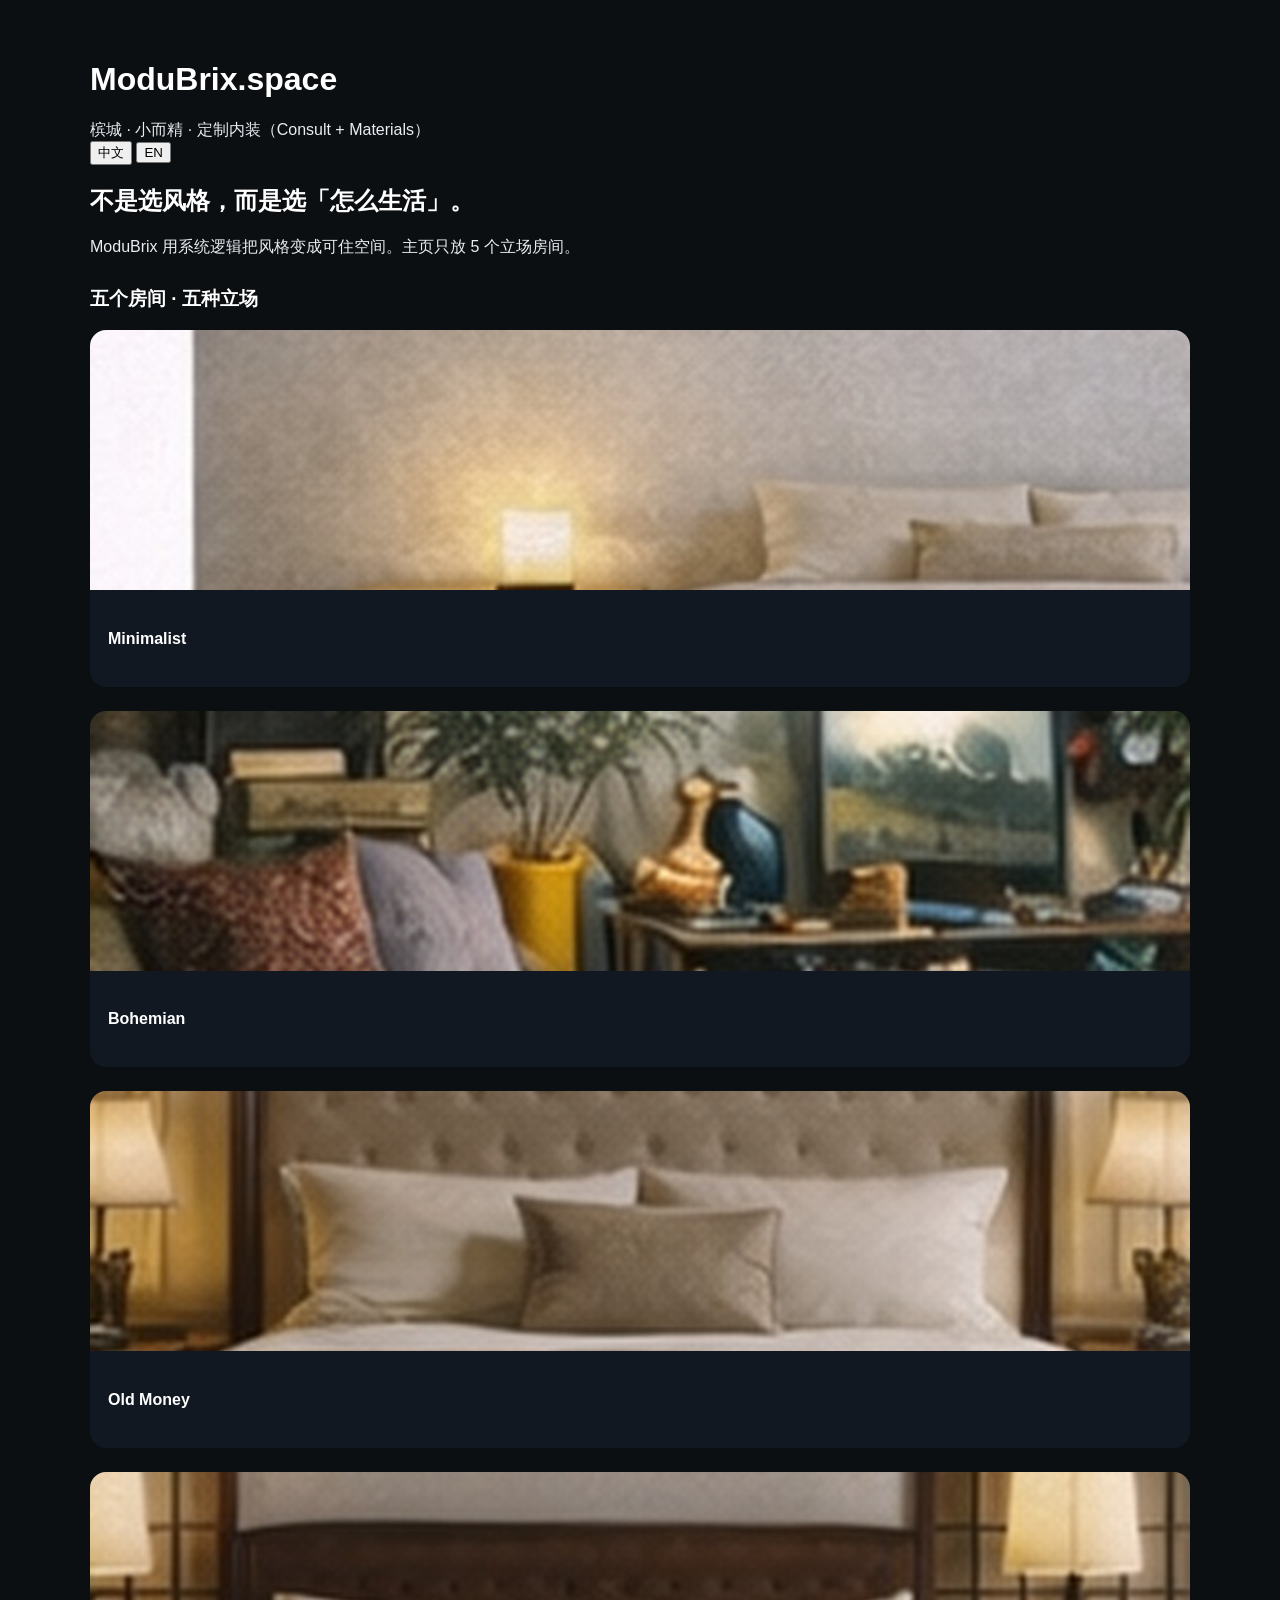
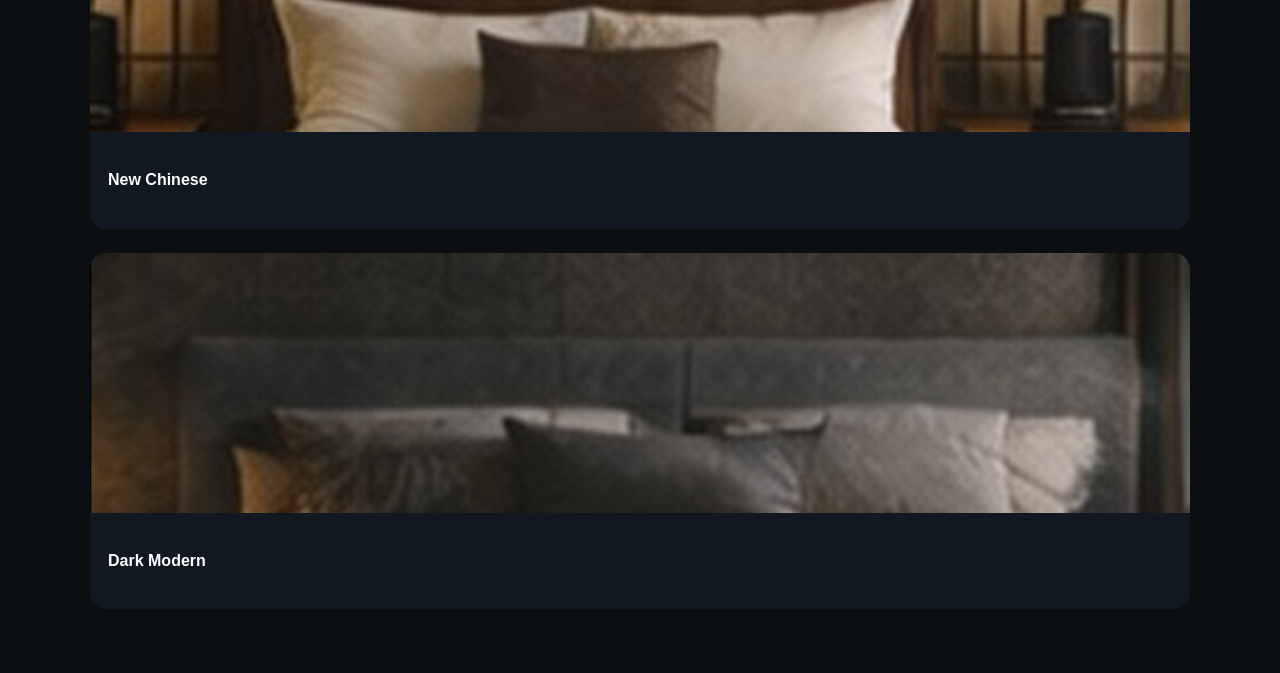
==== commit c08f74b8: "Update index.html" ====
--- a/index.html
+++ b/index.html
@@ -1,165 +1,82 @@
 <!doctype html>
 <html lang="zh-Hans">
 <head>
-  <meta charset="utf-8" />
-  <meta name="viewport" content="width=device-width,initial-scale=1" />
-  <title>ModuBrix.space</title>
-  <link rel="stylesheet" href="assets/site.css" />
+<meta charset="utf-8"/>
+<meta name="viewport" content="width=device-width,initial-scale=1"/>
+<title>ModuBrix.space</title>
+<link rel="stylesheet" href="assets/site.css"/>
 </head>
+
 <body>
-  <div class="container">
-    <div class="topbar">
-      <div class="brand">
-        <div class="brand-badge"></div>
-        <div>
-          <h1>ModuBrix.space</h1>
-          <div class="sub" data-i18n
-               data-zh="槟城 · 小而精 · 定制内装（Consult + Materials）"
-               data-en="Penang · Small & Precise · Bespoke Interior (Consult + Materials)">
-            槟城 · 小而精 · 定制内装（Consult + Materials）
-          </div>
-        </div>
-      </div>
+<div class="container">
 
-      <div class="controls">
-        <div class="pill">
-          <button class="lang-btn active" data-lang="zh">中文</button>
-          <button class="lang-btn" data-lang="en">EN</button>
-        </div>
-        <a class="small-link" href="mailto:modubrix@gmail.com">modubrix@gmail.com</a>
-      </div>
-    </div>
+<div class="topbar">
+<div class="brand">
+<div class="brand-badge"></div>
+<div>
+<h1>ModuBrix.space</h1>
+<div class="sub" data-i18n
+data-zh="槟城 · 小而精 · 定制内装（Consult + Materials）"
+data-en="Penang · Small & Precise · Bespoke Interior">
+槟城 · 小而精 · 定制内装（Consult + Materials）
+</div>
+</div>
+</div>
 
-    <div class="hero">
-      <h2 data-i18n
-          data-zh="不是选风格，而是选「怎么生活」。"
-          data-en="Not picking a style — picking how you live.">
-        不是选风格，而是选「怎么生活」。
-      </h2>
-      <p data-i18n
-         data-zh="ModuBrix 用「睡 + 用 + 收 + 展」的系统逻辑，把风格变成可落地的空间。主页只放 5 个最有立场的房间：你一眼就能看出不一样。"
-         data-en="ModuBrix uses a 'Sleep + Use + Store + Display' system logic to make styles buildable. The homepage shows only 5 rooms with a clear stance — you can tell the difference at a glance.">
-        ModuBrix 用「睡 + 用 + 收 + 展」的系统逻辑，把风格变成可落地的空间。主页只放 5 个最有立场的房间：你一眼就能看出不一样。
-      </p>
-      <div class="hint">
-        <span class="tag"><span class="dot"></span><span data-i18n data-zh="顾问式判断" data-en="Consult-led judgement">顾问式判断</span></span>
-        <span class="tag"><span class="dot"></span><span data-i18n data-zh="材料与施工逻辑" data-en="Materials & build logic">材料与施工逻辑</span></span>
-        <span class="tag"><span class="dot"></span><span data-i18n data-zh="不赶工期，做可住的结果" data-en="Not rushed — built for living">不赶工期，做可住的结果</span></span>
-      </div>
-    </div>
+<div class="controls">
+<div class="pill">
+<button class="lang-btn active" data-lang="zh">中文</button>
+<button class="lang-btn" data-lang="en">EN</button>
+</div>
+</div>
+</div>
 
-    <div class="section-title">
-      <h3 data-i18n data-zh="五个房间 · 五种立场" data-en="5 Rooms · 5 Stances">五个房间 · 五种立场</h3>
-      <span data-i18n data-zh="左右滑动像 IG（也可以键盘 ← →）" data-en="Swipe like IG (or use ← →)">左右滑动像 IG（也可以键盘 ← →）</span>
-    </div>
+<div class="hero">
+<h2 data-i18n data-zh="不是选风格，而是选「怎么生活」。"
+data-en="Not picking a style — picking how you live.">
+不是选风格，而是选「怎么生活」。
+</h2>
 
-    <div class="cards-wrap">
-      <div class="cards">
+<p data-i18n
+data-zh="ModuBrix 用系统逻辑把风格变成可住空间。主页只放 5 个立场房间。"
+data-en="ModuBrix turns design logic into livable rooms. Only 5 stance rooms on homepage.">
+ModuBrix 用系统逻辑把风格变成可住空间。主页只放 5 个立场房间。
+</p>
+</div>
 
-        <a class="card" href="minimalist.html">
-          <div class="img" style="background-image:url('assets/style-minimalist.jpg')"></div>
-          <div class="shade"></div>
-          <div class="body">
-            <div class="kicker"><b>Minimalist</b> · MUJI</div>
-            <h4 data-i18n data-zh="克制到让材料说话" data-en="Restraint lets materials speak.">克制到让材料说话</h4>
-            <p data-i18n data-zh="留白、低反光、收得干净。这个房间不讨好，但住久更稳。" data-en="White space, low glare, and clean storage. Stable for long-term living.">
-              留白、低反光、收得干净。这个房间不讨好，但住久更稳。
-            </p>
-            <div class="cta">
-              <span class="btn primary" data-i18n data-zh="点进去看细则" data-en="Open details">点进去看细则</span>
-              <span class="meta" data-i18n data-zh="睡 · 收 · 静" data-en="Sleep · Store · Quiet">睡 · 收 · 静</span>
-            </div>
-          </div>
-        </a>
+<h3 style="margin-top:28px">五个房间 · 五种立场</h3>
 
-        <a class="card" href="bohemian.html">
-          <div class="img" style="background-image:url('assets/style-bohemian.jpg')"></div>
-          <div class="shade"></div>
-          <div class="body">
-            <div class="kicker"><b>Bohemian</b> · Eclectic</div>
-            <h4 data-i18n data-zh="允许密度，但要可控" data-en="High density — but controlled.">允许密度，但要可控</h4>
-            <p data-i18n data-zh="表达感强、纹理多，但结构不乱。它是被“判断”过的松弛。" data-en="Expressive layers without chaos. Relaxed, but judged and controlled.">
-              表达感强、纹理多，但结构不乱。它是被“判断”过的松弛。
-            </p>
-            <div class="cta">
-              <span class="btn primary" data-i18n data-zh="点进去看细则" data-en="Open details">点进去看细则</span>
-              <span class="meta" data-i18n data-zh="展 · 坐 · 生活" data-en="Display · Sit · Lived-in">展 · 坐 · 生活</span>
-            </div>
-          </div>
-        </a>
+<div class="cards">
 
-        <a class="card" href="old-money.html">
-          <div class="img" style="background-image:url('assets/style-oldmoney.jpg')"></div>
-          <div class="shade"></div>
-          <div class="body">
-            <div class="kicker"><b>Western</b> · Old Money</div>
-            <h4 data-i18n data-zh="不炫耀的重量感" data-en="Quiet weight, no showing off.">不炫耀的重量感</h4>
-            <p data-i18n data-zh="靠比例、阴影与材质赢。像私人书房并入卧室：安静、克制、有权威。" data-en="Wins with proportion, shadow and materials. Quiet and authoritative.">
-              靠比例、阴影与材质赢。像私人书房并入卧室：安静、克制、有权威。
-            </p>
-            <div class="cta">
-              <span class="btn primary" data-i18n data-zh="点进去看细则" data-en="Open details">点进去看细则</span>
-              <span class="meta" data-i18n data-zh="阴影 · 书房点" data-en="Shadow · Study corner">阴影 · 书房点</span>
-            </div>
-          </div>
-        </a>
+<a class="card" href="minimalist.html">
+<div class="img" style="background-image:url('assets/style-minimalist.jpg')"></div>
+<div class="body"><h4>Minimalist</h4></div>
+</a>
 
-        <a class="card" href="new-chinese.html">
-          <div class="img" style="background-image:url('assets/style-newchinese.jpg')"></div>
-          <div class="shade"></div>
-          <div class="body">
-            <div class="kicker"><b>New Chinese</b> · Modern</div>
-            <h4 data-i18n data-zh="留，而不是空" data-en="Keep, not empty.">留，而不是空</h4>
-            <p data-i18n data-zh="深浅对比、留白与重心共存。不走日式 Zen，强调中国的“收与留”。" data-en="Not Japanese Zen. Chinese restraint is about keeping and centering.">
-              深浅对比、留白与重心共存。不走日式 Zen，强调中国的“收与留”。
-            </p>
-            <div class="cta">
-              <span class="btn primary" data-i18n data-zh="点进去看细则" data-en="Open details">点进去看细则</span>
-              <span class="meta" data-i18n data-zh="收 · 留 · 重心" data-en="Restrain · Keep · Center">收 · 留 · 重心</span>
-            </div>
-          </div>
-        </a>
+<a class="card" href="bohemian.html">
+<div class="img" style="background-image:url('assets/style-bohemian.jpg')"></div>
+<div class="body"><h4>Bohemian</h4></div>
+</a>
 
-        <a class="card" href="dark-modern.html">
-          <div class="img" style="background-image:url('assets/style-darkmodern.jpg')"></div>
-          <div class="shade"></div>
-          <div class="body">
-            <div class="kicker"><b>Dark Modern</b> · Night</div>
-            <h4 data-i18n data-zh="夜晚才是它的表情" data-en="Its true face is at night.">夜晚才是它的表情</h4>
-            <p data-i18n data-zh="强对比、低位光、带点危险但可住。让人记得住，不讨好所有人。" data-en="High contrast, low lighting. Memorable, not for everyone.">
-              强对比、低位光、带点危险但可住。让人记得住，不讨好所有人。
-            </p>
-            <div class="cta">
-              <span class="btn primary" data-i18n data-zh="点进去看细则" data-en="Open details">点进去看细则</span>
-              <span class="meta" data-i18n data-zh="夜 · 影 · 对比" data-en="Night · Shadow · Contrast">夜 · 影 · 对比</span>
-            </div>
-          </div>
-        </a>
+<a class="card" href="old-money.html">
+<div class="img" style="background-image:url('assets/style-oldmoney.jpg')"></div>
+<div class="body"><h4>Old Money</h4></div>
+</a>
 
-      </div>
+<a class="card" href="new-chinese.html">
+<div class="img" style="background-image:url('assets/style-newchinese.jpg')"></div>
+<div class="body"><h4>New Chinese</h4></div>
+</a>
 
-      <div class="nav-row">
-        <div class="nav-hint" data-i18n
-             data-zh="提示：主页只放 5 个“立场房间”，其余风格在二级页慢慢扩展。"
-             data-en="Tip: Homepage shows only 5 stance-rooms. Expand inside detail pages.">
-          提示：主页只放 5 个“立场房间”，其余风格在二级页慢慢扩展。
-        </div>
-        <div class="nav-arrows">
-          <button class="icon-btn" id="scrollLeft" aria-label="Left">‹</button>
-          <button class="icon-btn" id="scrollRight" aria-label="Right">›</button>
-        </div>
-      </div>
-    </div>
+<a class="card" href="dark-modern.html">
+<div class="img" style="background-image:url('assets/style-darkmodern.jpg')"></div>
+<div class="body"><h4>Dark Modern</h4></div>
+</a>
 
-    <div class="footer">
-      <div>© <span id="y"></span> ModuBrix.space</div>
-      <div data-i18n data-zh="槟城本地｜定制内装｜Consult + Materials" data-en="Penang｜Bespoke interior｜Consult + Materials">
-        槟城本地｜定制内装｜Consult + Materials
-      </div>
-    </div>
-  </div>
+</div>
 
-  <script>document.getElementById("y").textContent = new Date().getFullYear();</script>
-  <script src="assets/site.js"></script>
+</div>
+
+<script src="assets/site.js"></script>
 </body>
 </html>
--- a/assets/site.css
+++ b/assets/site.css
@@ -1,5 +1,40 @@
 body {
+  margin: 0;
   background: #0b0f12;
-  color: #ffffff;
+  color: #e8edf2;
   font-family: Arial, sans-serif;
 }
+
+.container {
+  max-width: 1100px;
+  margin: auto;
+  padding: 40px 20px;
+}
+
+h1,h2,h3 {
+  color: white;
+}
+
+a {
+  color: #9ad1ff;
+}
+
+.card {
+  display: block;
+  background: #121821;
+  border-radius: 16px;
+  overflow: hidden;
+  margin-bottom: 24px;
+  text-decoration: none;
+  color: white;
+}
+
+.card .img {
+  height: 260px;
+  background-size: cover;
+  background-position: center;
+}
+
+.card .body {
+  padding: 18px;
+}
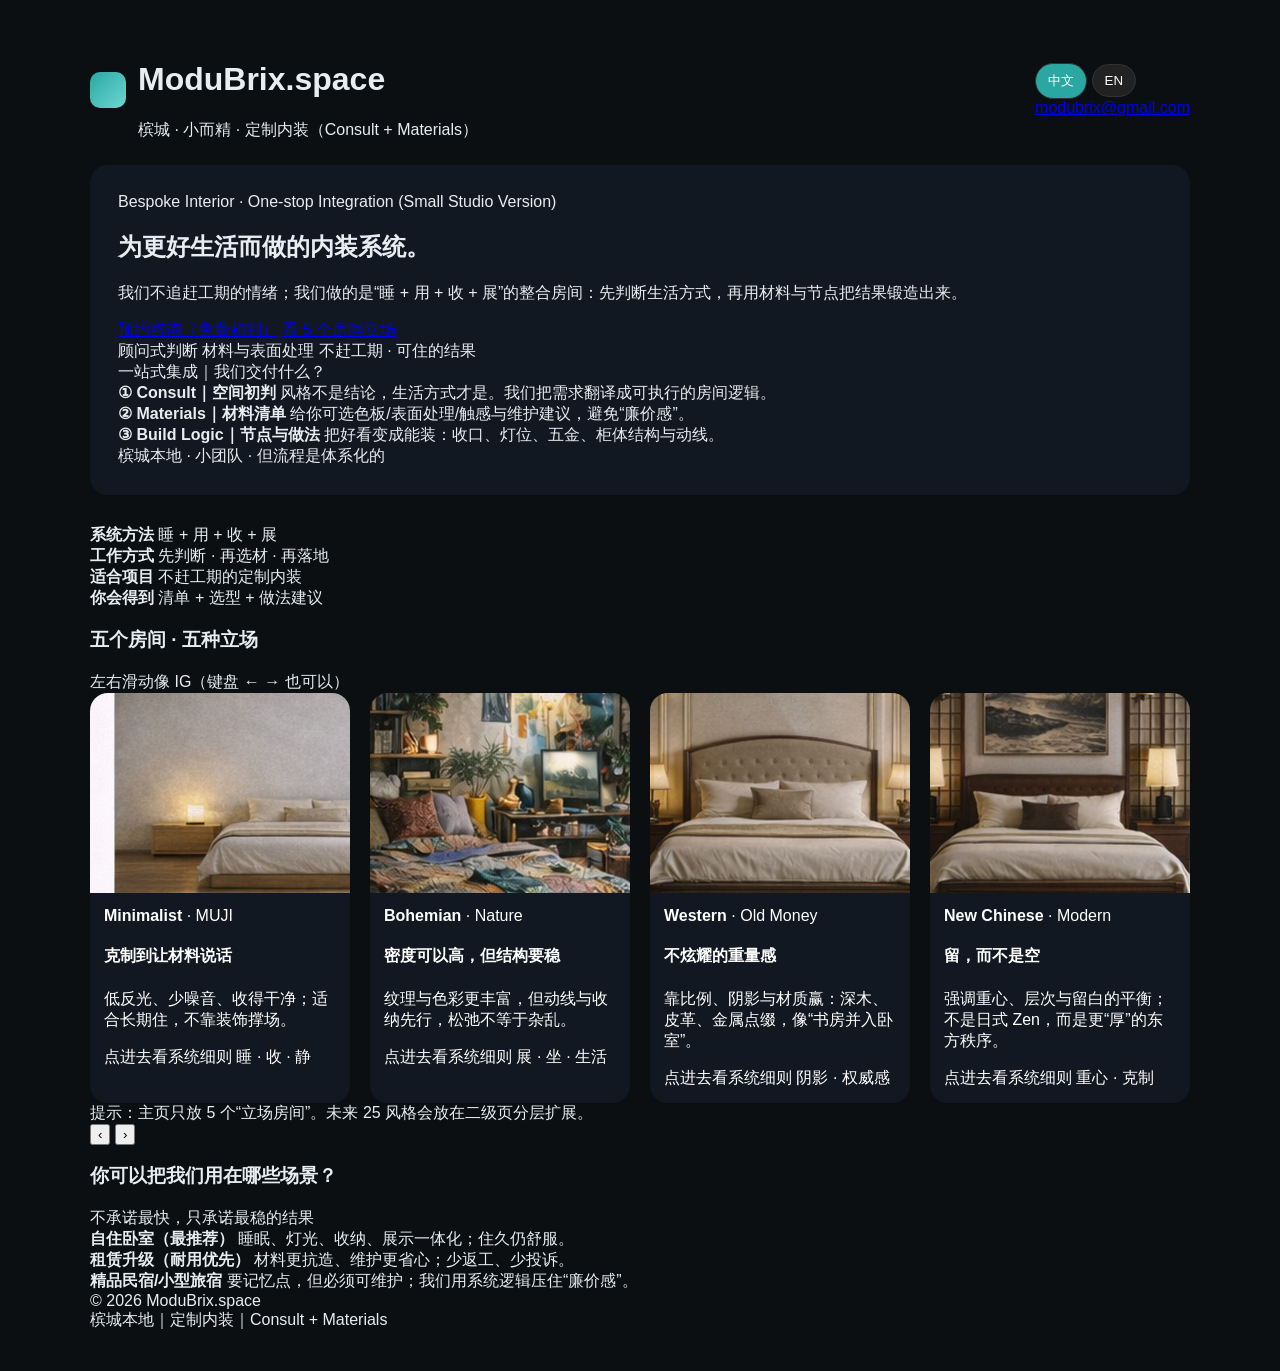
==== commit fda94d6d: "Update index.html" ====
--- a/index.html
+++ b/index.html
@@ -1,82 +1,286 @@
 <!doctype html>
 <html lang="zh-Hans">
 <head>
-<meta charset="utf-8"/>
-<meta name="viewport" content="width=device-width,initial-scale=1"/>
-<title>ModuBrix.space</title>
-<link rel="stylesheet" href="assets/site.css"/>
+  <meta charset="utf-8"/>
+  <meta name="viewport" content="width=device-width,initial-scale=1"/>
+  <title>ModuBrix.space｜Penang Bespoke Interior</title>
+  <meta name="description" content="Penang bespoke interior. Consult-led, material-driven, system-built rooms: Sleep + Use + Store + Display."/>
+  <link rel="stylesheet" href="assets/site.css"/>
 </head>
 
 <body>
-<div class="container">
-
-<div class="topbar">
-<div class="brand">
-<div class="brand-badge"></div>
-<div>
-<h1>ModuBrix.space</h1>
-<div class="sub" data-i18n
-data-zh="槟城 · 小而精 · 定制内装（Consult + Materials）"
-data-en="Penang · Small & Precise · Bespoke Interior">
-槟城 · 小而精 · 定制内装（Consult + Materials）
-</div>
-</div>
-</div>
-
-<div class="controls">
-<div class="pill">
-<button class="lang-btn active" data-lang="zh">中文</button>
-<button class="lang-btn" data-lang="en">EN</button>
-</div>
-</div>
-</div>
-
-<div class="hero">
-<h2 data-i18n data-zh="不是选风格，而是选「怎么生活」。"
-data-en="Not picking a style — picking how you live.">
-不是选风格，而是选「怎么生活」。
-</h2>
-
-<p data-i18n
-data-zh="ModuBrix 用系统逻辑把风格变成可住空间。主页只放 5 个立场房间。"
-data-en="ModuBrix turns design logic into livable rooms. Only 5 stance rooms on homepage.">
-ModuBrix 用系统逻辑把风格变成可住空间。主页只放 5 个立场房间。
-</p>
-</div>
-
-<h3 style="margin-top:28px">五个房间 · 五种立场</h3>
-
-<div class="cards">
-
-<a class="card" href="minimalist.html">
-<div class="img" style="background-image:url('assets/style-minimalist.jpg')"></div>
-<div class="body"><h4>Minimalist</h4></div>
-</a>
-
-<a class="card" href="bohemian.html">
-<div class="img" style="background-image:url('assets/style-bohemian.jpg')"></div>
-<div class="body"><h4>Bohemian</h4></div>
-</a>
-
-<a class="card" href="old-money.html">
-<div class="img" style="background-image:url('assets/style-oldmoney.jpg')"></div>
-<div class="body"><h4>Old Money</h4></div>
-</a>
-
-<a class="card" href="new-chinese.html">
-<div class="img" style="background-image:url('assets/style-newchinese.jpg')"></div>
-<div class="body"><h4>New Chinese</h4></div>
-</a>
-
-<a class="card" href="dark-modern.html">
-<div class="img" style="background-image:url('assets/style-darkmodern.jpg')"></div>
-<div class="body"><h4>Dark Modern</h4></div>
-</a>
-
-</div>
-
-</div>
-
-<script src="assets/site.js"></script>
+  <div class="container">
+
+    <!-- Topbar -->
+    <header class="topbar">
+      <div class="brand">
+        <div class="brand-badge" aria-hidden="true"></div>
+        <div>
+          <h1>ModuBrix.space</h1>
+          <div class="sub" data-i18n
+               data-zh="槟城 · 小而精 · 定制内装（Consult + Materials）"
+               data-en="Penang · Small & Precise · Bespoke Interior (Consult + Materials)">
+            槟城 · 小而精 · 定制内装（Consult + Materials）
+          </div>
+        </div>
+      </div>
+
+      <div class="controls">
+        <div class="pill">
+          <button class="lang-btn active" data-lang="zh" type="button">中文</button>
+          <button class="lang-btn" data-lang="en" type="button">EN</button>
+        </div>
+        <a class="small-link" href="mailto:modubrix@gmail.com">modubrix@gmail.com</a>
+      </div>
+    </header>
+
+    <!-- Hero: Kinlong-style positioning -->
+    <section class="hero">
+      <div class="hero-grid">
+        <div>
+          <div class="eyebrow" data-i18n
+               data-zh="Bespoke Interior · One-stop Integration (Small Studio Version)"
+               data-en="Bespoke Interior · One-stop Integration (Small Studio Version)">
+            Bespoke Interior · One-stop Integration (Small Studio Version)
+          </div>
+
+          <h2 data-i18n
+              data-zh="为更好生活而做的内装系统。"
+              data-en="Interiors built for better living.">
+            为更好生活而做的内装系统。
+          </h2>
+
+          <p class="lead" data-i18n
+             data-zh="我们不追赶工期的情绪；我们做的是“睡 + 用 + 收 + 展”的整合房间：先判断生活方式，再用材料与节点把结果锻造出来。"
+             data-en="We don’t chase rushed timelines. We build integrated rooms — Sleep + Use + Store + Display — starting from how you live, then landing it with materials and build details.">
+            我们不追赶工期的情绪；我们做的是“睡 + 用 + 收 + 展”的整合房间：先判断生活方式，再用材料与节点把结果锻造出来。
+          </p>
+
+          <div class="hero-cta">
+            <a class="btn primary" href="mailto:modubrix@gmail.com" data-i18n
+               data-zh="预约咨询（免费初判）"
+               data-en="Book a consult (free first check)">预约咨询（免费初判）</a>
+            <a class="btn" href="#styles" data-i18n
+               data-zh="看 5 个房间立场"
+               data-en="Explore the 5 stance rooms">看 5 个房间立场</a>
+          </div>
+
+          <div class="hero-tags">
+            <span class="tag"><span class="dot"></span><span data-i18n data-zh="顾问式判断" data-en="Consult-led judgement">顾问式判断</span></span>
+            <span class="tag"><span class="dot"></span><span data-i18n data-zh="材料与表面处理" data-en="Materials & finishes">材料与表面处理</span></span>
+            <span class="tag"><span class="dot"></span><span data-i18n data-zh="不赶工期 · 可住的结果" data-en="Not rushed · built to live">不赶工期 · 可住的结果</span></span>
+          </div>
+        </div>
+
+        <!-- Compact “system” card -->
+        <aside class="hero-card">
+          <div class="hero-card-title" data-i18n
+               data-zh="一站式集成｜我们交付什么？"
+               data-en="One-stop integration｜What we deliver?">
+            一站式集成｜我们交付什么？
+          </div>
+
+          <div class="deliverables">
+            <div class="deliverable">
+              <b data-i18n data-zh="① Consult｜空间初判" data-en="① Consult｜Space judgement">① Consult｜空间初判</b>
+              <span data-i18n
+                    data-zh="风格不是结论，生活方式才是。我们把需求翻译成可执行的房间逻辑。"
+                    data-en="Style is not the conclusion — living is. We translate needs into a buildable room logic.">风格不是结论，生活方式才是。我们把需求翻译成可执行的房间逻辑。</span>
+            </div>
+            <div class="deliverable">
+              <b data-i18n data-zh="② Materials｜材料清单" data-en="② Materials｜Material set">② Materials｜材料清单</b>
+              <span data-i18n
+                    data-zh="给你可选色板/表面处理/触感与维护建议，避免“廉价感”。"
+                    data-en="Color book, finishes, touch & maintenance — avoiding a cheap look.">给你可选色板/表面处理/触感与维护建议，避免“廉价感”。</span>
+            </div>
+            <div class="deliverable">
+              <b data-i18n data-zh="③ Build Logic｜节点与做法" data-en="③ Build Logic｜Build details">③ Build Logic｜节点与做法</b>
+              <span data-i18n
+                    data-zh="把好看变成能装：收口、灯位、五金、柜体结构与动线。"
+                    data-en="Make it installable: details, lighting, hardware, cabinetry structure & circulation.">把好看变成能装：收口、灯位、五金、柜体结构与动线。</span>
+            </div>
+          </div>
+
+          <div class="hero-card-footer" data-i18n
+               data-zh="槟城本地 · 小团队 · 但流程是体系化的"
+               data-en="Penang local · small team · systemised workflow">
+            槟城本地 · 小团队 · 但流程是体系化的
+          </div>
+        </aside>
+      </div>
+    </section>
+
+    <!-- Capability stats (Kinlong-like evidence block, but honest for small studio) -->
+    <section class="stats">
+      <div class="stat">
+        <b data-i18n data-zh="系统方法" data-en="System method">系统方法</b>
+        <span data-i18n data-zh="睡 + 用 + 收 + 展" data-en="Sleep + Use + Store + Display">睡 + 用 + 收 + 展</span>
+      </div>
+      <div class="stat">
+        <b data-i18n data-zh="工作方式" data-en="How we work">工作方式</b>
+        <span data-i18n data-zh="先判断 · 再选材 · 再落地" data-en="Judge → material → land it">先判断 · 再选材 · 再落地</span>
+      </div>
+      <div class="stat">
+        <b data-i18n data-zh="适合项目" data-en="Best for">适合项目</b>
+        <span data-i18n data-zh="不赶工期的定制内装" data-en="Bespoke interior without rush">不赶工期的定制内装</span>
+      </div>
+      <div class="stat">
+        <b data-i18n data-zh="你会得到" data-en="You get">你会得到</b>
+        <span data-i18n data-zh="清单 + 选型 + 做法建议" data-en="List + selection + build guidance">清单 + 选型 + 做法建议</span>
+      </div>
+    </section>
+
+    <!-- Style carousel (keep your original architecture) -->
+    <section id="styles" class="section">
+      <div class="section-title">
+        <h3 data-i18n data-zh="五个房间 · 五种立场" data-en="5 Rooms · 5 Stances">五个房间 · 五种立场</h3>
+        <span data-i18n data-zh="左右滑动像 IG（键盘 ← → 也可以）" data-en="Swipe like IG (or use ← →)">左右滑动像 IG（键盘 ← → 也可以）</span>
+      </div>
+
+      <div class="cards-wrap">
+        <div class="cards">
+
+          <a class="card" href="minimalist.html">
+            <div class="img" style="background-image:url('assets/style-minimalist.jpg')"></div>
+            <div class="shade"></div>
+            <div class="body">
+              <div class="kicker"><b>Minimalist</b> · MUJI</div>
+              <h4 data-i18n data-zh="克制到让材料说话" data-en="Restraint lets materials speak.">克制到让材料说话</h4>
+              <p data-i18n data-zh="低反光、少噪音、收得干净；适合长期住，不靠装饰撑场。"
+                 data-en="Low glare, low noise, clean storage — stable for long-term living.">
+                低反光、少噪音、收得干净；适合长期住，不靠装饰撑场。
+              </p>
+              <div class="cta">
+                <span class="btn primary" data-i18n data-zh="点进去看系统细则" data-en="Open system details">点进去看系统细则</span>
+                <span class="meta" data-i18n data-zh="睡 · 收 · 静" data-en="Sleep · Store · Quiet">睡 · 收 · 静</span>
+              </div>
+            </div>
+          </a>
+
+          <a class="card" href="bohemian.html">
+            <div class="img" style="background-image:url('assets/style-bohemian.jpg')"></div>
+            <div class="shade"></div>
+            <div class="body">
+              <div class="kicker"><b>Bohemian</b> · Nature</div>
+              <h4 data-i18n data-zh="密度可以高，但结构要稳" data-en="High density, stable structure.">密度可以高，但结构要稳</h4>
+              <p data-i18n data-zh="纹理与色彩更丰富，但动线与收纳先行，松弛不等于杂乱。"
+                 data-en="Richer textures, but circulation and storage come first. Relaxed ≠ messy.">
+                纹理与色彩更丰富，但动线与收纳先行，松弛不等于杂乱。
+              </p>
+              <div class="cta">
+                <span class="btn primary" data-i18n data-zh="点进去看系统细则" data-en="Open system details">点进去看系统细则</span>
+                <span class="meta" data-i18n data-zh="展 · 坐 · 生活" data-en="Display · Sit · Lived-in">展 · 坐 · 生活</span>
+              </div>
+            </div>
+          </a>
+
+          <a class="card" href="old-money.html">
+            <div class="img" style="background-image:url('assets/style-oldmoney.jpg')"></div>
+            <div class="shade"></div>
+            <div class="body">
+              <div class="kicker"><b>Western</b> · Old Money</div>
+              <h4 data-i18n data-zh="不炫耀的重量感" data-en="Quiet weight, no showing off.">不炫耀的重量感</h4>
+              <p data-i18n data-zh="靠比例、阴影与材质赢：深木、皮革、金属点缀，像“书房并入卧室”。"
+                 data-en="Wins with proportion and shadow: deep wood, leather, metal accents — a bedroom with a study soul.">
+                靠比例、阴影与材质赢：深木、皮革、金属点缀，像“书房并入卧室”。
+              </p>
+              <div class="cta">
+                <span class="btn primary" data-i18n data-zh="点进去看系统细则" data-en="Open system details">点进去看系统细则</span>
+                <span class="meta" data-i18n data-zh="阴影 · 权威感" data-en="Shadow · Authority">阴影 · 权威感</span>
+              </div>
+            </div>
+          </a>
+
+          <a class="card" href="new-chinese.html">
+            <div class="img" style="background-image:url('assets/style-newchinese.jpg')"></div>
+            <div class="shade"></div>
+            <div class="body">
+              <div class="kicker"><b>New Chinese</b> · Modern</div>
+              <h4 data-i18n data-zh="留，而不是空" data-en="Keep, not empty.">留，而不是空</h4>
+              <p data-i18n data-zh="强调重心、层次与留白的平衡；不是日式 Zen，而是更“厚”的东方秩序。"
+                 data-en="Balance of center, depth and white space — not Japanese Zen, but a denser Eastern order.">
+                强调重心、层次与留白的平衡；不是日式 Zen，而是更“厚”的东方秩序。
+              </p>
+              <div class="cta">
+                <span class="btn primary" data-i18n data-zh="点进去看系统细则" data-en="Open system details">点进去看系统细则</span>
+                <span class="meta" data-i18n data-zh="重心 · 克制" data-en="Center · Restraint">重心 · 克制</span>
+              </div>
+            </div>
+          </a>
+
+          <a class="card" href="dark-modern.html">
+            <div class="img" style="background-image:url('assets/style-darkmodern.jpg')"></div>
+            <div class="shade"></div>
+            <div class="body">
+              <div class="kicker"><b>Dark Modern</b> · Night</div>
+              <h4 data-i18n data-zh="夜晚才是它的表情" data-en="Its true face is at night.">夜晚才是它的表情</h4>
+              <p data-i18n data-zh="高对比、低位光、材质更硬朗；记忆点强，但仍然可住、可维护。"
+                 data-en="High contrast, low lighting, stronger materials — memorable yet livable and maintainable.">
+                高对比、低位光、材质更硬朗；记忆点强，但仍然可住、可维护。
+              </p>
+              <div class="cta">
+                <span class="btn primary" data-i18n data-zh="点进去看系统细则" data-en="Open system details">点进去看系统细则</span>
+                <span class="meta" data-i18n data-zh="夜 · 影 · 对比" data-en="Night · Shadow · Contrast">夜 · 影 · 对比</span>
+              </div>
+            </div>
+          </a>
+
+        </div>
+
+        <div class="nav-row">
+          <div class="nav-hint" data-i18n
+               data-zh="提示：主页只放 5 个“立场房间”。未来 25 风格会放在二级页分层扩展。"
+               data-en="Tip: Homepage shows 5 stance rooms. The full 25 styles expand in sub-pages.">
+            提示：主页只放 5 个“立场房间”。未来 25 风格会放在二级页分层扩展。
+          </div>
+          <div class="nav-arrows">
+            <button class="icon-btn" id="scrollLeft" aria-label="Left" type="button">‹</button>
+            <button class="icon-btn" id="scrollRight" aria-label="Right" type="button">›</button>
+          </div>
+        </div>
+      </div>
+    </section>
+
+    <!-- “Solutions / Scenarios” (Kinlong-like scenario block, adapted for interiors) -->
+    <section class="section">
+      <div class="section-title">
+        <h3 data-i18n data-zh="你可以把我们用在哪些场景？" data-en="Where does ModuBrix fit?">你可以把我们用在哪些场景？</h3>
+        <span data-i18n data-zh="不承诺最快，只承诺最稳的结果" data-en="Not the fastest — the most stable result">不承诺最快，只承诺最稳的结果</span>
+      </div>
+
+      <div class="grid-3">
+        <div class="tile">
+          <b data-i18n data-zh="自住卧室（最推荐）" data-en="Owner-occupied bedrooms (best fit)">自住卧室（最推荐）</b>
+          <span data-i18n
+                data-zh="睡眠、灯光、收纳、展示一体化；住久仍舒服。"
+                data-en="Integrated sleep, lighting, storage and display — comfortable long-term.">睡眠、灯光、收纳、展示一体化；住久仍舒服。</span>
+        </div>
+        <div class="tile">
+          <b data-i18n data-zh="租赁升级（耐用优先）" data-en="Rental upgrade (durability first)">租赁升级（耐用优先）</b>
+          <span data-i18n
+                data-zh="材料更抗造、维护更省心；少返工、少投诉。"
+                data-en="Harder-wearing materials, easier maintenance — fewer callbacks.">材料更抗造、维护更省心；少返工、少投诉。</span>
+        </div>
+        <div class="tile">
+          <b data-i18n data-zh="精品民宿/小型旅宿" data-en="Boutique stays & small hospitality">精品民宿/小型旅宿</b>
+          <span data-i18n
+                data-zh="要记忆点，但必须可维护；我们用系统逻辑压住“廉价感”。"
+                data-en="Memorable, yet maintainable — system logic avoids a cheap look.">要记忆点，但必须可维护；我们用系统逻辑压住“廉价感”。</span>
+        </div>
+      </div>
+    </section>
+
+    <!-- Footer -->
+    <footer class="footer">
+      <div>© <span id="y"></span> ModuBrix.space</div>
+      <div data-i18n data-zh="槟城本地｜定制内装｜Consult + Materials" data-en="Penang｜Bespoke interior｜Consult + Materials">
+        槟城本地｜定制内装｜Consult + Materials
+      </div>
+    </footer>
+
+  </div>
+
+  <script>document.getElementById("y").textContent = new Date().getFullYear();</script>
+  <script src="assets/site.js"></script>
 </body>
 </html>
--- a/assets/site.css
+++ b/assets/site.css
@@ -1,40 +1,77 @@
-body {
-  margin: 0;
-  background: #0b0f12;
-  color: #e8edf2;
-  font-family: Arial, sans-serif;
+body{
+margin:0;
+background:#0b0f12;
+color:#e8edf2;
+font-family:Arial,sans-serif;
 }
 
-.container {
-  max-width: 1100px;
-  margin: auto;
-  padding: 40px 20px;
+.container{
+max-width:1100px;
+margin:auto;
+padding:40px 20px;
 }
 
-h1,h2,h3 {
-  color: white;
+.topbar{
+display:flex;
+justify-content:space-between;
+align-items:center;
+margin-bottom:24px;
 }
 
-a {
-  color: #9ad1ff;
+.brand{
+display:flex;
+gap:12px;
+align-items:center;
 }
 
-.card {
-  display: block;
-  background: #121821;
-  border-radius: 16px;
-  overflow: hidden;
-  margin-bottom: 24px;
-  text-decoration: none;
-  color: white;
+.brand-badge{
+width:36px;
+height:36px;
+border-radius:10px;
+background:linear-gradient(135deg,#2aa7a1,#6ed7d2);
 }
 
-.card .img {
-  height: 260px;
-  background-size: cover;
-  background-position: center;
+.hero{
+background:#121821;
+padding:28px;
+border-radius:18px;
+margin-bottom:30px;
 }
 
-.card .body {
-  padding: 18px;
+.cards{
+display:flex;
+gap:20px;
+overflow-x:auto;
 }
+
+.card{
+min-width:260px;
+background:#121821;
+border-radius:18px;
+overflow:hidden;
+text-decoration:none;
+color:white;
+}
+
+.card .img{
+height:200px;
+background-size:cover;
+background-position:center;
+}
+
+.card .body{
+padding:14px;
+}
+
+.lang-btn{
+background:#222;
+color:white;
+border:1px solid #333;
+padding:8px 12px;
+border-radius:20px;
+cursor:pointer;
+}
+
+.lang-btn.active{
+background:#2aa7a1;
+}
